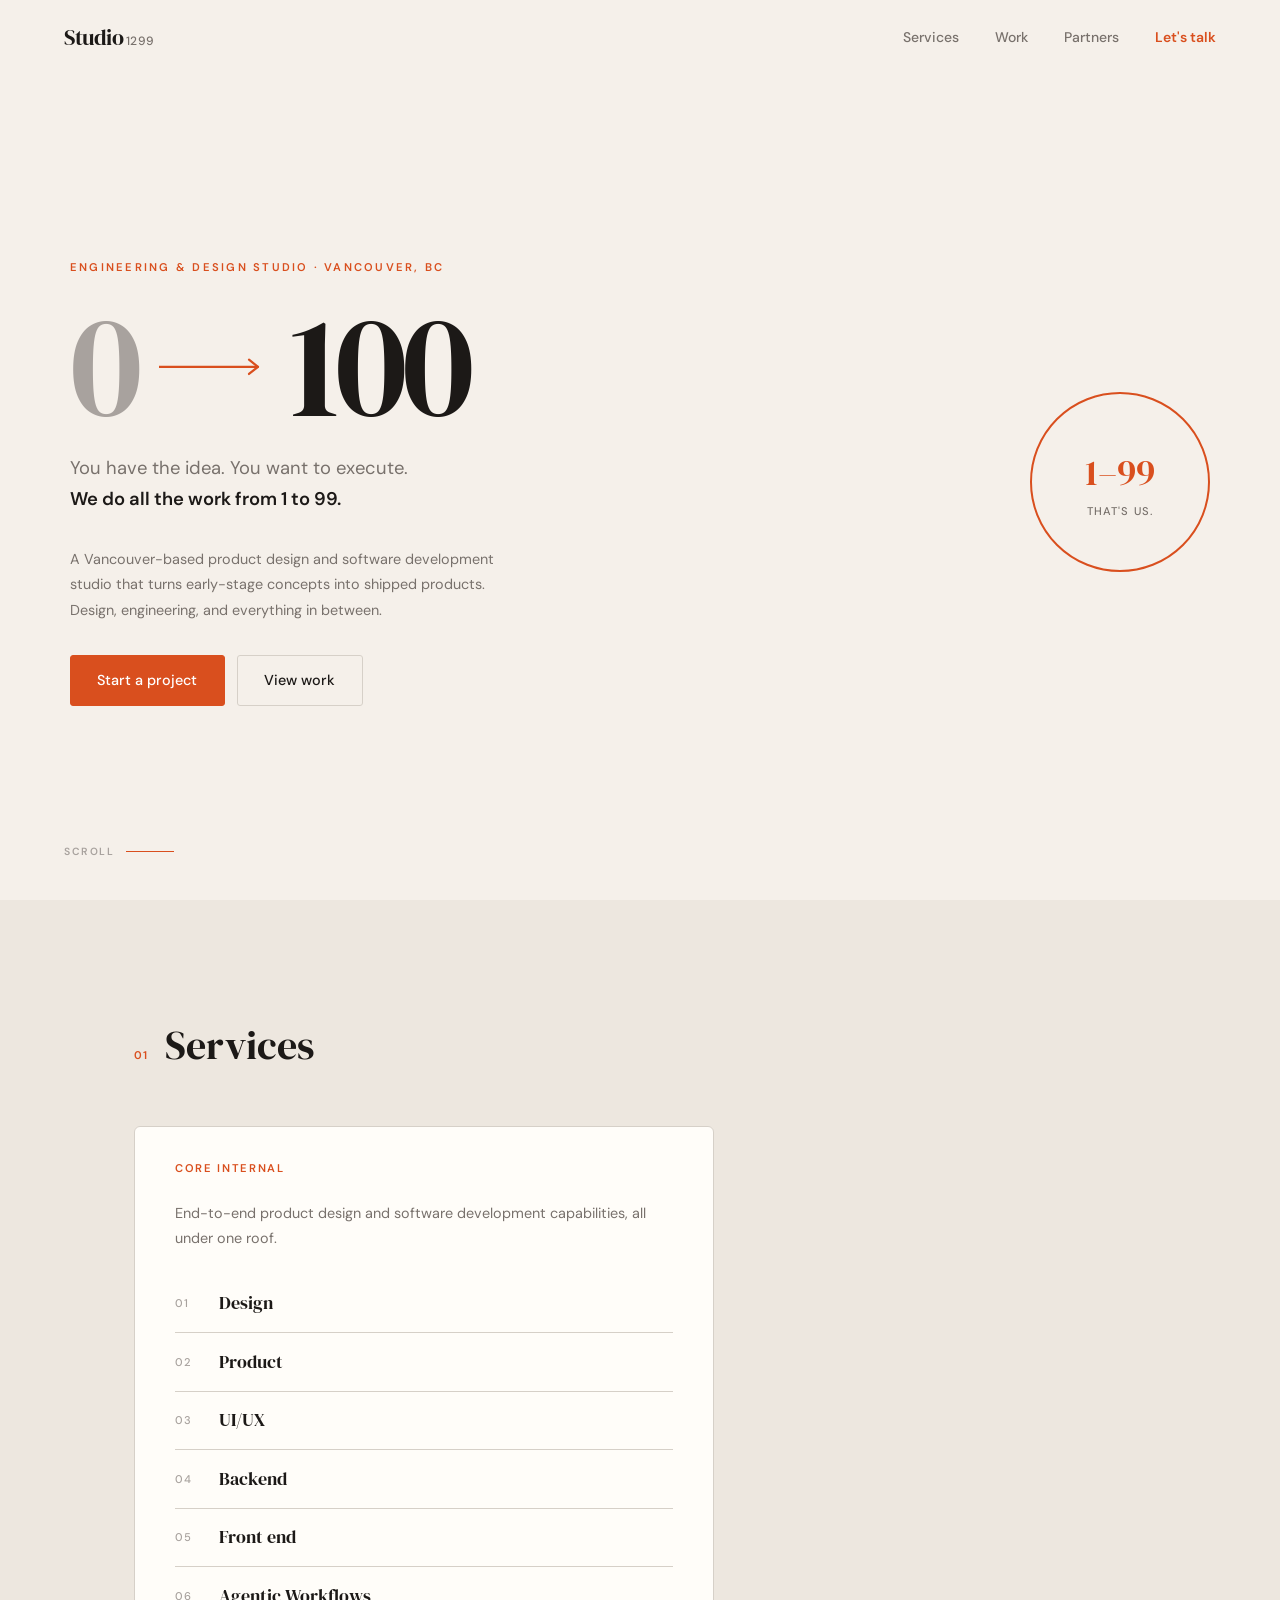
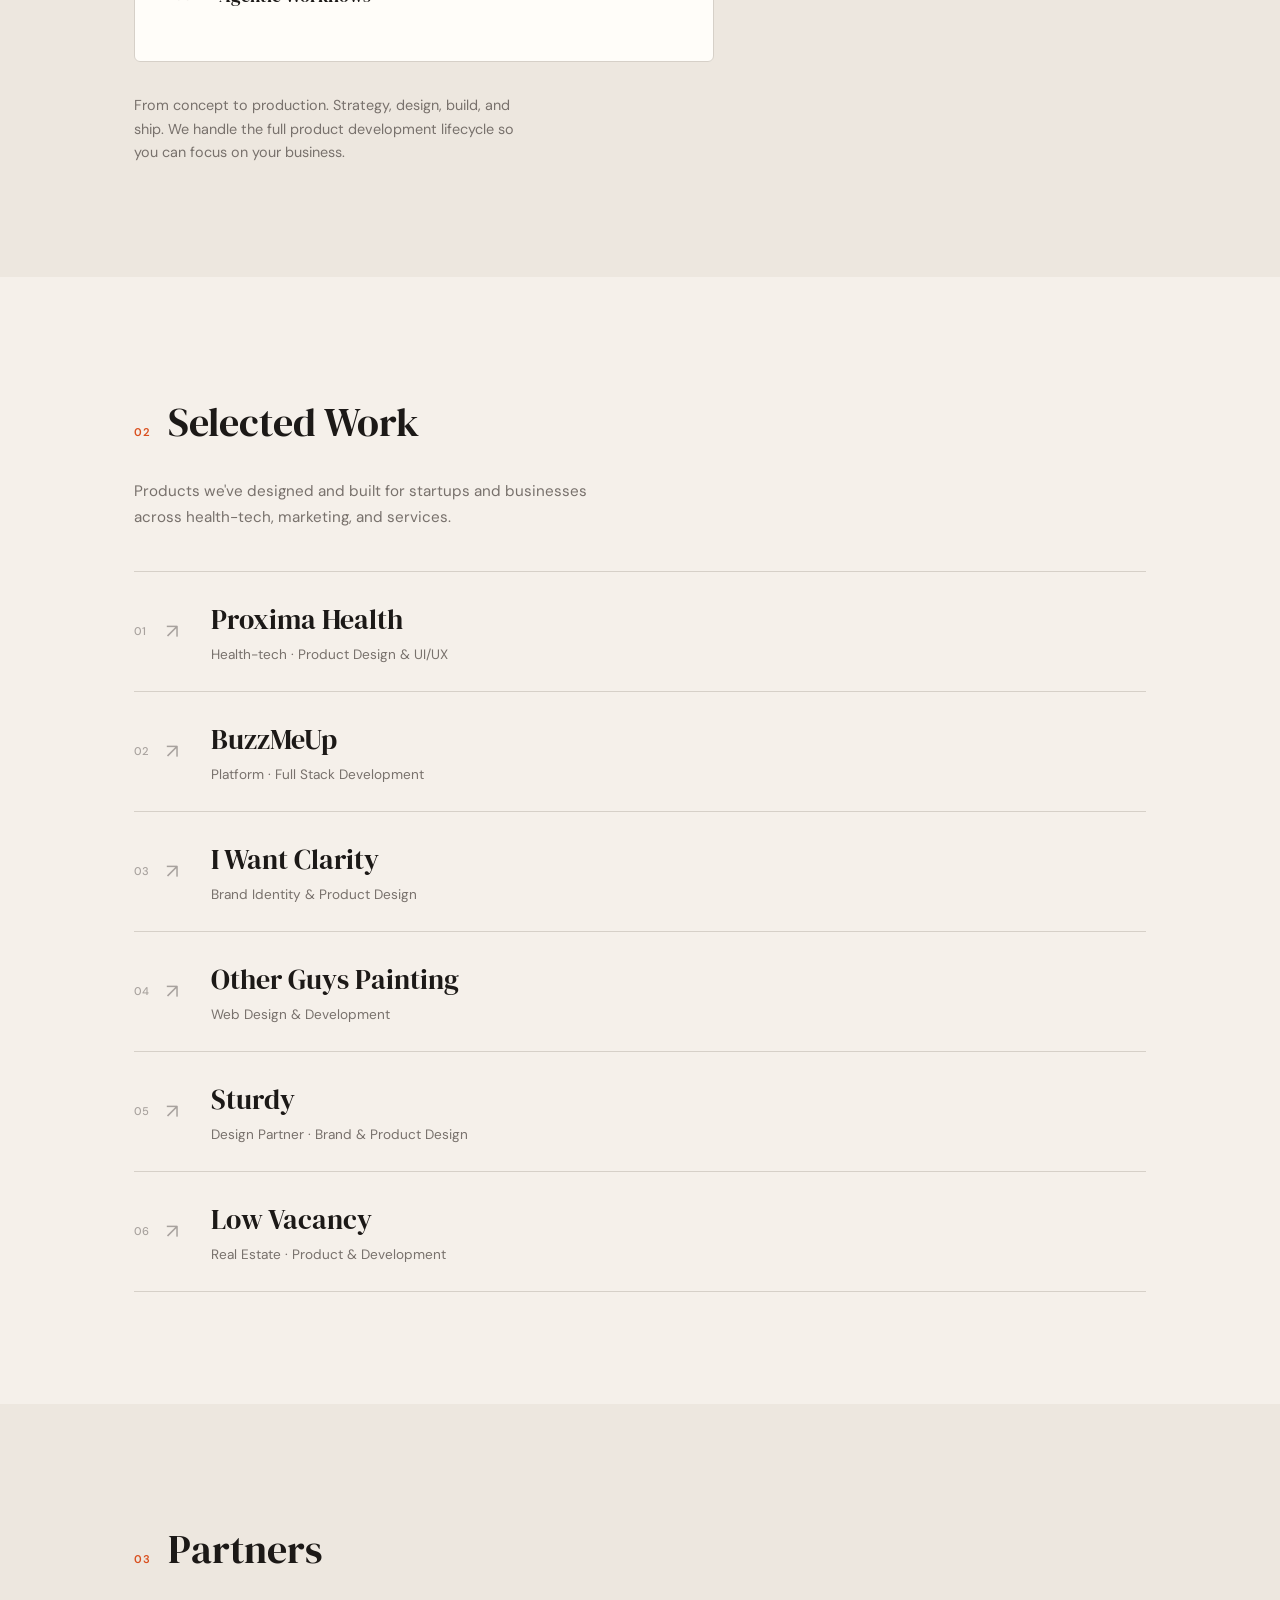
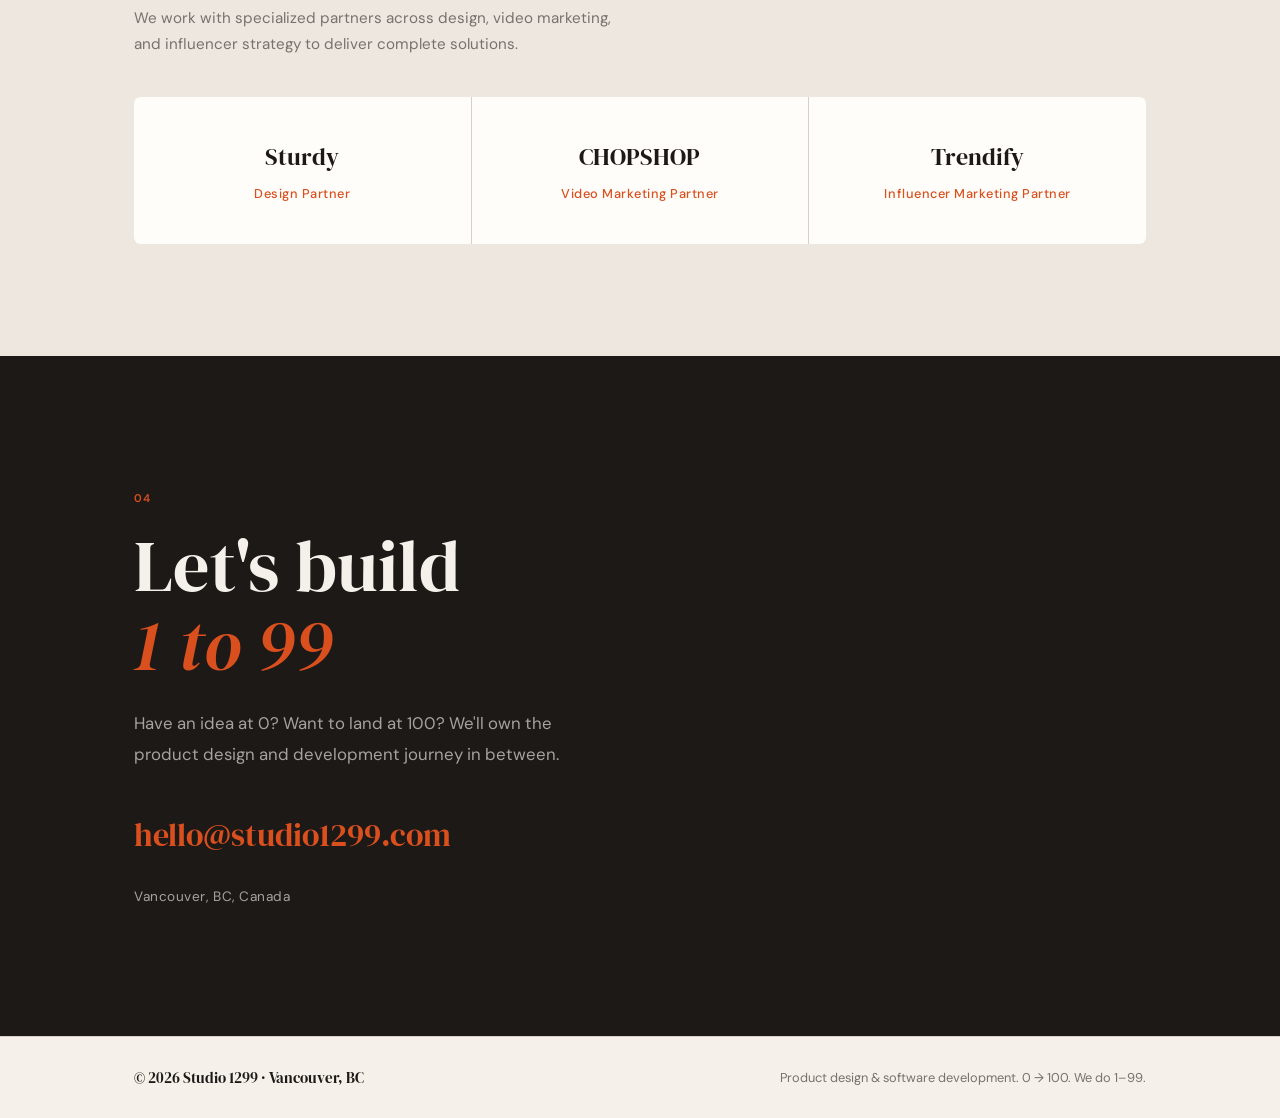
==== index.html @ c37f4d88 "Fix CHOPSHOP capitalization Co-authored-by: Cursor <cursoragent@cursor.com>" ====
<!DOCTYPE html>
<html lang="en">
<head>
  <meta charset="UTF-8" />
  <meta name="viewport" content="width=device-width, initial-scale=1.0" />

  <!-- Primary Meta -->
  <title>Studio 1299 | Product Design, AI Agents & Software Development | Vancouver, BC</title>
  <meta name="description" content="Studio 1299 is a Vancouver, BC engineering and design studio specializing in product design, UI/UX, agentic workflows, and AI agent development. You bring the idea, we build it from 1 to 99." />
  <meta name="keywords" content="product design studio Vancouver, AI agent development Vancouver, agentic workflows Vancouver BC, AI agents specialists, software development Vancouver, UI UX design Vancouver BC, web development British Columbia, frontend development, backend engineering, design partner, digital product studio Vancouver" />
  <meta name="geo.region" content="CA-BC" />
  <meta name="geo.placename" content="Vancouver" />
  <meta name="robots" content="index, follow" />
  <link rel="canonical" href="https://studio1299.com/" />
  <meta name="theme-color" content="#D94F1E" />

  <!-- Open Graph -->
  <meta property="og:type" content="website" />
  <meta property="og:url" content="https://studio1299.com/" />
  <meta property="og:title" content="Studio 1299 | Product Design, AI Agents & Software Development | Vancouver, BC" />
  <meta property="og:description" content="Vancouver's AI agent and product design specialists. You bring the idea, we do all the work from 1 to 99. Product design, agentic workflows, UI/UX, and full stack development." />
  <meta property="og:site_name" content="Studio 1299" />
  <meta property="og:locale" content="en_CA" />

  <!-- Twitter Card -->
  <meta name="twitter:card" content="summary_large_image" />
  <meta name="twitter:title" content="Studio 1299 | Product Design, AI Agents & Software Development | Vancouver, BC" />
  <meta name="twitter:description" content="Vancouver's AI agent and product design specialists. You bring the idea, we do all the work from 1 to 99." />

  <!-- Structured Data -->
  <script type="application/ld+json">
  {
    "@context": "https://schema.org",
    "@type": "ProfessionalService",
    "name": "Studio 1299",
    "url": "https://studio1299.com",
    "description": "Vancouver-based engineering and design studio specializing in product design, UI/UX, agentic workflows, AI agent development, and full stack software development.",
    "email": "hello@studio1299.com",
    "address": {
      "@type": "PostalAddress",
      "addressLocality": "Vancouver",
      "addressRegion": "BC",
      "addressCountry": "CA"
    },
    "geo": {
      "@type": "GeoCoordinates",
      "latitude": 49.2827,
      "longitude": -123.1207
    },
    "areaServed": [
      {
        "@type": "City",
        "name": "Vancouver"
      },
      {
        "@type": "State",
        "name": "British Columbia"
      },
      {
        "@type": "Country",
        "name": "Canada"
      }
    ],
    "sameAs": [],
    "knowsAbout": [
      "Product Design",
      "UI/UX Design",
      "Frontend Development",
      "Backend Development",
      "Software Engineering",
      "Web Development",
      "AI Agent Development",
      "Agentic Workflows",
      "Artificial Intelligence"
    ],
    "hasOfferCatalog": {
      "@type": "OfferCatalog",
      "name": "Core Internal Services",
      "itemListElement": [
        { "@type": "Offer", "itemOffered": { "@type": "Service", "name": "Product Design" } },
        { "@type": "Offer", "itemOffered": { "@type": "Service", "name": "UI/UX Design" } },
        { "@type": "Offer", "itemOffered": { "@type": "Service", "name": "Frontend Development" } },
        { "@type": "Offer", "itemOffered": { "@type": "Service", "name": "Backend Development" } },
        { "@type": "Offer", "itemOffered": { "@type": "Service", "name": "Agentic Workflows & AI Agent Development" } }
      ]
    }
  }
  </script>

  <!-- Fonts -->
  <link rel="preconnect" href="https://fonts.googleapis.com" />
  <link rel="preconnect" href="https://fonts.gstatic.com" crossorigin />
  <link rel="preload" as="style" href="https://fonts.googleapis.com/css2?family=DM+Sans:ital,opsz,wght@0,9..40,300;0,9..40,400;0,9..40,500;0,9..40,600;1,9..40,400&family=DM+Serif+Display:ital@0;1&display=swap" />
  <link href="https://fonts.googleapis.com/css2?family=DM+Sans:ital,opsz,wght@0,9..40,300;0,9..40,400;0,9..40,500;0,9..40,600;1,9..40,400&family=DM+Serif+Display:ital@0;1&display=swap" rel="stylesheet" />
  <link rel="stylesheet" href="styles.css" />
</head>
<body>

  <header class="header" role="banner">
    <a href="/" class="logo" aria-label="Studio 1299, Home">Studio<span>1299</span></a>
    <nav class="nav" id="nav" aria-label="Main navigation">
      <a href="#services">Services</a>
      <a href="#work">Work</a>
      <a href="#partners">Partners</a>
      <a href="#contact" class="nav-cta">Let's talk</a>
    </nav>
    <button class="menu-toggle" id="menu-toggle" aria-label="Toggle menu" aria-expanded="false" aria-controls="nav">
      <svg width="24" height="24" viewBox="0 0 24 24" fill="none" stroke="currentColor" stroke-width="2" aria-hidden="true">
        <line class="bar bar-1" x1="3" y1="6" x2="21" y2="6"/>
        <line class="bar bar-2" x1="3" y1="12" x2="21" y2="12"/>
        <line class="bar bar-3" x1="3" y1="18" x2="21" y2="18"/>
      </svg>
    </button>
  </header>

  <main>

    <!-- HERO -->
    <section class="hero" aria-labelledby="hero-heading">
      <div class="hero-inner">
        <div class="hero-left">
          <p class="hero-eyebrow">Engineering & Design Studio · Vancouver, BC</p>
          <h1 id="hero-heading" class="hero-heading">
            <span class="sr-only">Studio 1299. You bring the idea, we build it. Product design and software development in Vancouver, BC.</span>
            <span class="hero-line hero-line-1" aria-hidden="true">
              <span class="hero-zero">0</span>
              <span class="hero-arrow">
                <svg viewBox="0 0 120 24" fill="none" stroke="currentColor" stroke-width="2.5" stroke-linecap="round" stroke-linejoin="round" aria-hidden="true">
                  <line x1="0" y1="12" x2="110" y2="12"/>
                  <polyline points="100,4 110,12 100,20"/>
                </svg>
              </span>
              <span class="hero-hundred">100</span>
            </span>
          </h1>
          <p class="hero-sub">You have the idea. You want to execute.<br/>
            <strong>We do all the work from 1 to 99.</strong></p>
          <p class="hero-detail">A Vancouver-based product design and software development studio that turns early-stage concepts into shipped products. Design, engineering, and everything in between.</p>
          <div class="hero-actions">
            <a href="#contact" class="btn btn-fill">Start a project</a>
            <a href="#work" class="btn btn-outline">View work</a>
          </div>
        </div>
        <div class="hero-right" aria-hidden="true">
          <div class="hero-badge">
            <span class="badge-num">1–99</span>
            <span class="badge-label">That's us.</span>
          </div>
        </div>
      </div>
      <div class="hero-scroll-hint" aria-hidden="true">
        <span>Scroll</span>
        <div class="scroll-line"></div>
      </div>
    </section>

    <!-- SERVICES -->
    <section id="services" class="section section-services" aria-labelledby="services-heading">
      <div class="container">
        <div class="section-intro">
          <span class="section-num" aria-hidden="true">01</span>
          <h2 id="services-heading" class="section-heading">Services</h2>
        </div>
        <div class="services-content">
          <div class="services-card">
            <h3 class="services-label">Core Internal</h3>
            <p class="services-lead">End-to-end product design and software development capabilities, all under one roof.</p>
            <ul class="services-items" role="list">
              <li class="service-item">
                <span class="service-index" aria-hidden="true">01</span>
                <span class="service-name">Design</span>
              </li>
              <li class="service-item">
                <span class="service-index" aria-hidden="true">02</span>
                <span class="service-name">Product</span>
              </li>
              <li class="service-item">
                <span class="service-index" aria-hidden="true">03</span>
                <span class="service-name">UI/UX</span>
              </li>
              <li class="service-item">
                <span class="service-index" aria-hidden="true">04</span>
                <span class="service-name">Backend</span>
              </li>
              <li class="service-item">
                <span class="service-index" aria-hidden="true">05</span>
                <span class="service-name">Front end</span>
              </li>
              <li class="service-item">
                <span class="service-index" aria-hidden="true">06</span>
                <span class="service-name">Agentic Workflows</span>
              </li>
            </ul>
          </div>
          <p class="services-note">From concept to production. Strategy, design, build, and ship. We handle the full product development lifecycle so you can focus on your business.</p>
        </div>
      </div>
    </section>

    <!-- WORK -->
    <section id="work" class="section section-work" aria-labelledby="work-heading">
      <div class="container">
        <div class="section-intro">
          <span class="section-num" aria-hidden="true">02</span>
          <h2 id="work-heading" class="section-heading">Selected Work</h2>
        </div>
        <p class="section-sub">Products we've designed and built for startups and businesses across health-tech, marketing, and services.</p>
        <ul class="work-list" role="list">
          <li class="work-item">
            <a href="https://proxima.health" target="_blank" rel="noopener noreferrer">
              <div class="work-top">
                <span class="work-count" aria-hidden="true">01</span>
                <span class="work-arrow" aria-hidden="true">↗</span>
              </div>
              <h3 class="work-title">Proxima Health</h3>
              <p class="work-desc">Health-tech · Product Design & UI/UX</p>
              <span class="work-url">proxima.health</span>
            </a>
          </li>
          <li class="work-item">
            <a href="https://buzzmeup.com" target="_blank" rel="noopener noreferrer">
              <div class="work-top">
                <span class="work-count" aria-hidden="true">02</span>
                <span class="work-arrow" aria-hidden="true">↗</span>
              </div>
              <h3 class="work-title">BuzzMeUp</h3>
              <p class="work-desc">Platform · Full Stack Development</p>
              <span class="work-url">buzzmeup.com</span>
            </a>
          </li>
          <li class="work-item">
            <a href="https://iwantclarity.co" target="_blank" rel="noopener noreferrer">
              <div class="work-top">
                <span class="work-count" aria-hidden="true">03</span>
                <span class="work-arrow" aria-hidden="true">↗</span>
              </div>
              <h3 class="work-title">I Want Clarity</h3>
              <p class="work-desc">Brand Identity & Product Design</p>
              <span class="work-url">iwantclarity.co</span>
            </a>
          </li>
          <li class="work-item">
            <a href="https://otherguyspainting.com" target="_blank" rel="noopener noreferrer">
              <div class="work-top">
                <span class="work-count" aria-hidden="true">04</span>
                <span class="work-arrow" aria-hidden="true">↗</span>
              </div>
              <h3 class="work-title">Other Guys Painting</h3>
              <p class="work-desc">Web Design & Development</p>
              <span class="work-url">otherguyspainting.com</span>
            </a>
          </li>
          <li class="work-item">
            <a href="https://sturdy.co" target="_blank" rel="noopener noreferrer">
              <div class="work-top">
                <span class="work-count" aria-hidden="true">05</span>
                <span class="work-arrow" aria-hidden="true">↗</span>
              </div>
              <h3 class="work-title">Sturdy</h3>
              <p class="work-desc">Design Partner · Brand & Product Design</p>
              <span class="work-url">sturdy.co</span>
            </a>
          </li>
          <li class="work-item">
            <a href="https://lowvacancy.ca" target="_blank" rel="noopener noreferrer">
              <div class="work-top">
                <span class="work-count" aria-hidden="true">06</span>
                <span class="work-arrow" aria-hidden="true">↗</span>
              </div>
              <h3 class="work-title">Low Vacancy</h3>
              <p class="work-desc">Real Estate · Product & Development</p>
              <span class="work-url">lowvacancy.ca</span>
            </a>
          </li>
        </ul>
      </div>
    </section>

    <!-- PARTNERS -->
    <section id="partners" class="section section-partners" aria-labelledby="partners-heading">
      <div class="container">
        <div class="section-intro">
          <span class="section-num" aria-hidden="true">03</span>
          <h2 id="partners-heading" class="section-heading">Partners</h2>
        </div>
        <p class="section-sub">We work with specialized partners across design, video marketing, and influencer strategy to deliver complete solutions.</p>
        <div class="partners-grid">
          <article class="partner-card">
            <h3 class="partner-name">Sturdy</h3>
            <p class="partner-role">Design Partner</p>
          </article>
          <article class="partner-card">
            <h3 class="partner-name">CHOPSHOP</h3>
            <p class="partner-role">Video Marketing Partner</p>
          </article>
          <article class="partner-card">
            <h3 class="partner-name">Trendify</h3>
            <p class="partner-role">Influencer Marketing Partner</p>
          </article>
        </div>
      </div>
    </section>

    <!-- CONTACT -->
    <section id="contact" class="section section-contact" aria-labelledby="contact-heading">
      <div class="container">
        <span class="section-num section-num-light" aria-hidden="true">04</span>
        <h2 id="contact-heading" class="contact-heading">Let's build<br/><em>1 to 99</em></h2>
        <p class="contact-sub">Have an idea at 0? Want to land at 100? We'll own the product design and development journey in between.</p>
        <a href="mailto:hello@studio1299.com" class="contact-email">hello@studio1299.com</a>
        <p class="contact-location">Vancouver, BC, Canada</p>
      </div>
    </section>

  </main>

  <footer class="footer" role="contentinfo">
    <div class="container">
      <span class="footer-mark">© 2026 Studio 1299 · Vancouver, BC</span>
      <span class="footer-line">Product design & software development. 0 → 100. We do 1–99.</span>
    </div>
  </footer>

  <script src="main.js"></script>
</body>
</html>
---- styles.css ----
/* ========================================
   Studio 1299 — v2 · Warm editorial
   ======================================== */

:root {
  --bg:          #F5F0EA;
  --bg-alt:      #EDE7DF;
  --surface:     #FFFDF9;
  --ink:         #1C1917;
  --ink-soft:    #78716C;
  --ink-faint:   #A8A29E;
  --accent:      #D94F1E;
  --accent-hover:#C4431A;
  --accent-dim:  rgba(217, 79, 30, 0.10);
  --green:       #2D5A42;
  --border:      #D6D0C8;

  --serif:       "DM Serif Display", Georgia, serif;
  --sans:        "DM Sans", system-ui, -apple-system, sans-serif;

  --container:   min(90vw, 1140px);
  --ease:        cubic-bezier(0.16, 1, 0.3, 1);
}

*, *::before, *::after { box-sizing: border-box; }

/* Screen-reader only text (SEO + a11y) */
.sr-only {
  position: absolute;
  width: 1px;
  height: 1px;
  padding: 0;
  margin: -1px;
  overflow: hidden;
  clip: rect(0, 0, 0, 0);
  white-space: nowrap;
  border: 0;
}

html {
  scroll-behavior: smooth;
  scroll-padding-top: 5rem;
}

body {
  margin: 0;
  font-family: var(--sans);
  font-size: 1rem;
  font-weight: 400;
  line-height: 1.65;
  color: var(--ink);
  background: var(--bg);
  -webkit-font-smoothing: antialiased;
  overflow-x: hidden;
}

::selection {
  background: var(--accent);
  color: #fff;
}

/* ─── HEADER ─── */
.header {
  position: fixed;
  inset: 0 0 auto;
  z-index: 100;
  display: flex;
  align-items: center;
  justify-content: space-between;
  padding: 1.25rem 5vw;
  transition: background 0.35s, backdrop-filter 0.35s;
}

.header.scrolled {
  background: rgba(245, 240, 234, 0.8);
  backdrop-filter: blur(14px);
  border-bottom: 1px solid var(--border);
}

.logo {
  font-family: var(--serif);
  font-size: 1.35rem;
  color: var(--ink);
  text-decoration: none;
  letter-spacing: -0.02em;
}

.logo span {
  font-family: var(--sans);
  font-size: 0.75rem;
  font-weight: 500;
  color: var(--ink-soft);
  margin-left: 0.2em;
  letter-spacing: 0.04em;
}

.nav {
  display: flex;
  align-items: center;
  gap: 2.25rem;
}

.nav a {
  font-size: 0.875rem;
  font-weight: 500;
  color: var(--ink-soft);
  text-decoration: none;
  transition: color 0.2s;
}

.nav a:hover { color: var(--ink); }

.nav-cta {
  color: var(--accent) !important;
  font-weight: 600 !important;
}

.menu-toggle {
  display: none;
  background: none;
  border: none;
  color: var(--ink);
  cursor: pointer;
  padding: 4px;
}

/* ─── LAYOUT ─── */
.container {
  max-width: var(--container);
  margin: 0 auto;
  padding: 0 5vw;
}

.section {
  padding: 7rem 0;
}

.section-intro {
  display: flex;
  align-items: baseline;
  gap: 1rem;
  margin-bottom: 3rem;
}

.section-num {
  font-family: var(--sans);
  font-size: 0.7rem;
  font-weight: 600;
  letter-spacing: 0.12em;
  color: var(--accent);
}

.section-heading {
  font-family: var(--serif);
  font-size: clamp(1.75rem, 4vw, 2.5rem);
  font-weight: 400;
  margin: 0;
  color: var(--ink);
}

/* ─── HERO ─── */
.hero {
  min-height: 100vh;
  display: flex;
  flex-direction: column;
  justify-content: center;
  padding: 7rem 5vw 3rem;
  position: relative;
}

.hero-inner {
  max-width: var(--container);
  margin: 0 auto;
  width: 100%;
  display: flex;
  align-items: center;
  justify-content: space-between;
  gap: 4rem;
}

.hero-left { flex: 1; }

.hero-eyebrow {
  font-size: 0.7rem;
  font-weight: 600;
  letter-spacing: 0.2em;
  text-transform: uppercase;
  color: var(--accent);
  margin: 0 0 1.5rem;
  opacity: 0;
  animation: rise 0.7s var(--ease) 0.15s forwards;
}

.hero-heading {
  font-family: var(--serif);
  font-weight: 400;
  font-size: clamp(4rem, 13vw, 9rem);
  line-height: 0.92;
  letter-spacing: -0.03em;
  margin: 0 0 1.25rem;
  color: var(--ink);
}

.hero-line {
  display: flex;
  align-items: center;
  gap: 0.15em;
}

.hero-zero {
  opacity: 0;
  animation: rise 0.8s var(--ease) 0.3s forwards;
  color: var(--ink-faint);
}

.hero-arrow {
  display: inline-flex;
  width: 0.75em;
  opacity: 0;
  animation: rise 0.6s var(--ease) 0.45s forwards;
  color: var(--accent);
}

.hero-arrow svg {
  width: 100%;
  height: auto;
}

.hero-hundred {
  opacity: 0;
  animation: rise 0.8s var(--ease) 0.55s forwards;
}

.hero-sub {
  font-size: clamp(1rem, 2.2vw, 1.15rem);
  color: var(--ink-soft);
  line-height: 1.7;
  max-width: 34ch;
  margin: 0 0 2rem;
  opacity: 0;
  animation: rise 0.7s var(--ease) 0.7s forwards;
}

.hero-sub strong {
  color: var(--ink);
  font-weight: 600;
}

.hero-detail {
  font-size: 0.9rem;
  color: var(--ink-soft);
  line-height: 1.75;
  max-width: 44ch;
  margin: 0 0 2rem;
  opacity: 0;
  animation: rise 0.7s var(--ease) 0.78s forwards;
}

.hero-actions {
  display: flex;
  gap: 0.75rem;
  flex-wrap: wrap;
  opacity: 0;
  animation: rise 0.7s var(--ease) 0.85s forwards;
}

/* Hero badge */
.hero-right {
  flex-shrink: 0;
  opacity: 0;
  animation: rise 0.9s var(--ease) 0.6s forwards;
}

.hero-badge {
  width: 180px;
  height: 180px;
  border-radius: 50%;
  border: 2px solid var(--accent);
  display: flex;
  flex-direction: column;
  align-items: center;
  justify-content: center;
  text-align: center;
  animation: spin 30s linear infinite;
  position: relative;
}

.badge-num {
  font-family: var(--serif);
  font-size: 2.25rem;
  color: var(--accent);
  animation: counter-spin 30s linear infinite;
}

.badge-label {
  font-size: 0.7rem;
  font-weight: 500;
  letter-spacing: 0.1em;
  text-transform: uppercase;
  color: var(--ink-soft);
  animation: counter-spin 30s linear infinite;
}

@keyframes spin { to { transform: rotate(360deg); } }
@keyframes counter-spin { to { transform: rotate(-360deg); } }

/* Scroll hint */
.hero-scroll-hint {
  position: absolute;
  bottom: 2.5rem;
  left: 5vw;
  display: flex;
  align-items: center;
  gap: 0.75rem;
  opacity: 0;
  animation: rise 0.6s var(--ease) 1.2s forwards;
}

.hero-scroll-hint span {
  font-size: 0.65rem;
  font-weight: 600;
  letter-spacing: 0.15em;
  text-transform: uppercase;
  color: var(--ink-faint);
}

.scroll-line {
  width: 48px;
  height: 1px;
  background: var(--border);
  position: relative;
  overflow: hidden;
}

.scroll-line::after {
  content: "";
  position: absolute;
  inset: 0;
  background: var(--accent);
  animation: scroll-pulse 2s ease-in-out infinite;
}

@keyframes scroll-pulse {
  0%   { transform: translateX(-100%); }
  50%  { transform: translateX(0); }
  100% { transform: translateX(100%); }
}

@keyframes rise {
  from { opacity: 0; transform: translateY(20px); }
  to   { opacity: 1; transform: translateY(0); }
}

/* ─── BUTTONS ─── */
.btn {
  display: inline-flex;
  align-items: center;
  justify-content: center;
  padding: 0.8rem 1.65rem;
  font-family: var(--sans);
  font-size: 0.9rem;
  font-weight: 500;
  text-decoration: none;
  border-radius: 3px;
  transition: all 0.2s;
  cursor: pointer;
}

.btn-fill {
  background: var(--accent);
  color: #fff;
  border: 1px solid var(--accent);
}

.btn-fill:hover {
  background: var(--accent-hover);
  border-color: var(--accent-hover);
  transform: translateY(-1px);
  box-shadow: 0 6px 24px var(--accent-dim);
}

.btn-outline {
  background: transparent;
  color: var(--ink);
  border: 1px solid var(--border);
}

.btn-outline:hover {
  border-color: var(--ink-soft);
}

/* ─── SERVICES ─── */
.section-services {
  background: var(--bg-alt);
}

.services-content {
  display: flex;
  flex-direction: column;
  gap: 2rem;
}

.services-card {
  background: var(--surface);
  border: 1px solid var(--border);
  border-radius: 6px;
  padding: 2rem 2.5rem 2.25rem;
  max-width: 580px;
}

.services-lead {
  font-size: 0.9rem;
  color: var(--ink-soft);
  line-height: 1.7;
  margin: 0 0 1.5rem;
}

.services-label {
  font-family: var(--sans);
  font-size: 0.7rem;
  font-weight: 600;
  letter-spacing: 0.15em;
  text-transform: uppercase;
  color: var(--accent);
  margin: 0 0 1.5rem;
}

.services-items {
  display: flex;
  flex-direction: column;
  list-style: none;
  margin: 0;
  padding: 0;
}

.service-item {
  display: flex;
  align-items: center;
  gap: 1.25rem;
  padding: 0.85rem 0;
  border-bottom: 1px solid var(--border);
}

.service-item:last-child { border-bottom: none; }

.service-index {
  font-size: 0.7rem;
  font-weight: 500;
  color: var(--ink-faint);
  letter-spacing: 0.05em;
  min-width: 1.5rem;
}

.service-name {
  font-family: var(--serif);
  font-size: 1.15rem;
  color: var(--ink);
}

.services-note {
  font-size: 0.9rem;
  color: var(--ink-soft);
  margin: 0;
  max-width: 40ch;
}

.section-sub {
  font-size: 0.95rem;
  color: var(--ink-soft);
  line-height: 1.7;
  max-width: 50ch;
  margin: -1.5rem 0 2.5rem;
}

/* ─── WORK ─── */
.work-list {
  list-style: none;
  margin: 0;
  padding: 0;
}

.work-item {
  border-top: 1px solid var(--border);
}

.work-item:last-child {
  border-bottom: 1px solid var(--border);
}

.work-item a {
  display: grid;
  grid-template-columns: auto 1fr auto;
  grid-template-rows: auto auto;
  column-gap: 2rem;
  row-gap: 0.15rem;
  align-items: center;
  padding: 1.5rem 0;
  text-decoration: none;
  color: inherit;
  transition: padding-left 0.3s var(--ease);
}

.work-item a:hover {
  padding-left: 1rem;
}

.work-item a:hover .work-arrow {
  color: var(--accent);
  transform: translate(3px, -3px);
}

.work-item a:hover .work-title {
  color: var(--accent);
}

.work-top {
  grid-column: 1;
  grid-row: 1 / 3;
  display: flex;
  align-items: center;
}

.work-count {
  font-size: 0.7rem;
  font-weight: 500;
  color: var(--ink-faint);
  min-width: 2rem;
}

.work-title {
  grid-column: 2;
  grid-row: 1;
  font-family: var(--serif);
  font-size: clamp(1.25rem, 3vw, 1.75rem);
  font-weight: 400;
  margin: 0;
  transition: color 0.2s;
}

.work-desc {
  grid-column: 2;
  grid-row: 2;
  font-size: 0.85rem;
  color: var(--ink-soft);
  margin: 0;
}

.work-arrow {
  grid-column: 3;
  grid-row: 1 / 3;
  font-size: 1.25rem;
  color: var(--ink-faint);
  transition: color 0.2s, transform 0.2s;
}

.work-url {
  display: none;
}

/* ─── PARTNERS ─── */
.section-partners {
  background: var(--bg-alt);
}

.partners-grid {
  display: grid;
  grid-template-columns: repeat(3, 1fr);
  gap: 1px;
  background: var(--border);
  border-radius: 6px;
  overflow: hidden;
}

.partner-card {
  background: var(--surface);
  padding: 2.5rem 2rem;
  text-align: center;
}

.partner-name {
  font-family: var(--serif);
  font-size: 1.5rem;
  font-weight: 400;
  margin: 0 0 0.35rem;
  color: var(--ink);
}

.partner-role {
  font-size: 0.8rem;
  font-weight: 500;
  color: var(--accent);
  margin: 0;
  letter-spacing: 0.04em;
}

/* ─── CONTACT ─── */
.section-contact {
  background: var(--ink);
  color: var(--bg);
  padding: 8rem 0;
}

.section-num-light {
  color: var(--accent);
}

.contact-heading {
  font-family: var(--serif);
  font-size: clamp(2.5rem, 7vw, 4.5rem);
  font-weight: 400;
  margin: 1rem 0 1.5rem;
  line-height: 1.1;
  color: var(--bg);
}

.contact-heading em {
  color: var(--accent);
  font-style: italic;
}

.contact-sub {
  font-size: 1.05rem;
  color: var(--ink-faint);
  line-height: 1.8;
  margin: 0 0 2.5rem;
  max-width: 36ch;
}

.contact-email {
  font-family: var(--serif);
  font-size: clamp(1.25rem, 3.5vw, 2rem);
  color: var(--accent);
  text-decoration: none;
  border-bottom: 2px solid transparent;
  transition: border-color 0.2s;
}

.contact-email:hover {
  border-color: var(--accent);
}

.contact-location {
  font-size: 0.85rem;
  color: var(--ink-faint);
  margin: 1.5rem 0 0;
  letter-spacing: 0.04em;
}

/* ─── FOOTER ─── */
.footer {
  padding: 1.75rem 5vw;
  border-top: 1px solid var(--border);
}

.footer .container {
  display: flex;
  align-items: center;
  justify-content: space-between;
  flex-wrap: wrap;
  gap: 1rem;
}

.footer-mark {
  font-family: var(--serif);
  font-size: 0.95rem;
  color: var(--ink);
}

.footer-line {
  font-size: 0.8rem;
  color: var(--ink-soft);
}

/* ─── SCROLL REVEAL ─── */
.reveal {
  opacity: 0;
  transform: translateY(22px);
  transition: opacity 0.65s var(--ease), transform 0.65s var(--ease);
}

.reveal.visible {
  opacity: 1;
  transform: translateY(0);
}

.reveal-delay-1 { transition-delay: 0.08s; }
.reveal-delay-2 { transition-delay: 0.16s; }
.reveal-delay-3 { transition-delay: 0.24s; }

/* ─── RESPONSIVE ─── */
@media (max-width: 768px) {
  .nav {
    position: fixed;
    inset: 0 0 0 25vw;
    background: var(--surface);
    border-left: 1px solid var(--border);
    flex-direction: column;
    align-items: flex-start;
    justify-content: center;
    padding: 3rem 2rem;
    gap: 1.75rem;
    transform: translateX(100%);
    transition: transform 0.35s var(--ease);
    z-index: 99;
  }

  .nav.open { transform: translateX(0); }

  .nav a { font-size: 1.1rem; }

  .menu-toggle {
    display: block;
    z-index: 101;
  }

  body.nav-open { overflow: hidden; }

  .hero-inner {
    flex-direction: column;
    gap: 2.5rem;
  }

  .hero-right { display: none; }

  .hero-heading {
    font-size: clamp(3.5rem, 16vw, 6rem);
  }

  .partners-grid {
    grid-template-columns: 1fr;
  }

  .work-item a {
    grid-template-columns: auto 1fr auto;
    column-gap: 1rem;
  }
}

@media (max-width: 480px) {
  .hero-heading {
    font-size: clamp(2.75rem, 18vw, 4.5rem);
  }

  .hero-line {
    gap: 0.1em;
  }

  .services-card {
    padding: 1.5rem;
  }
}
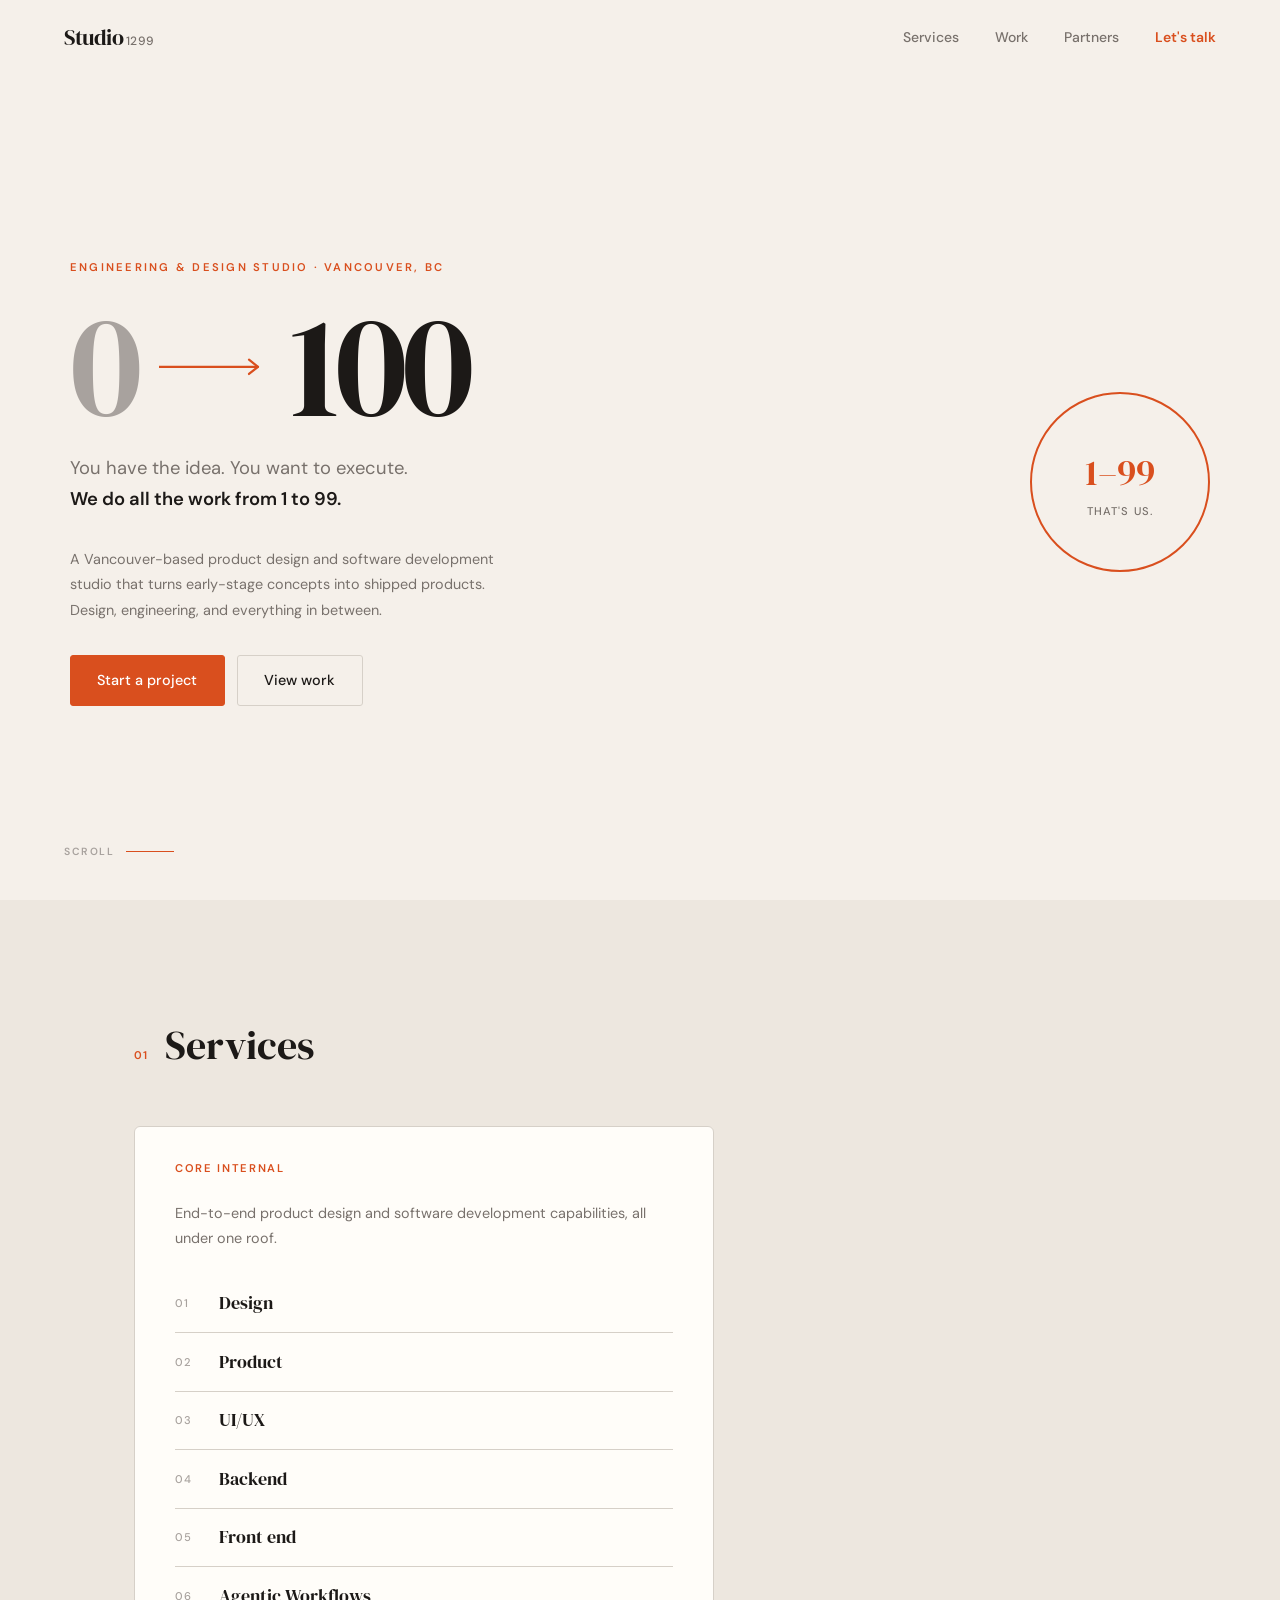
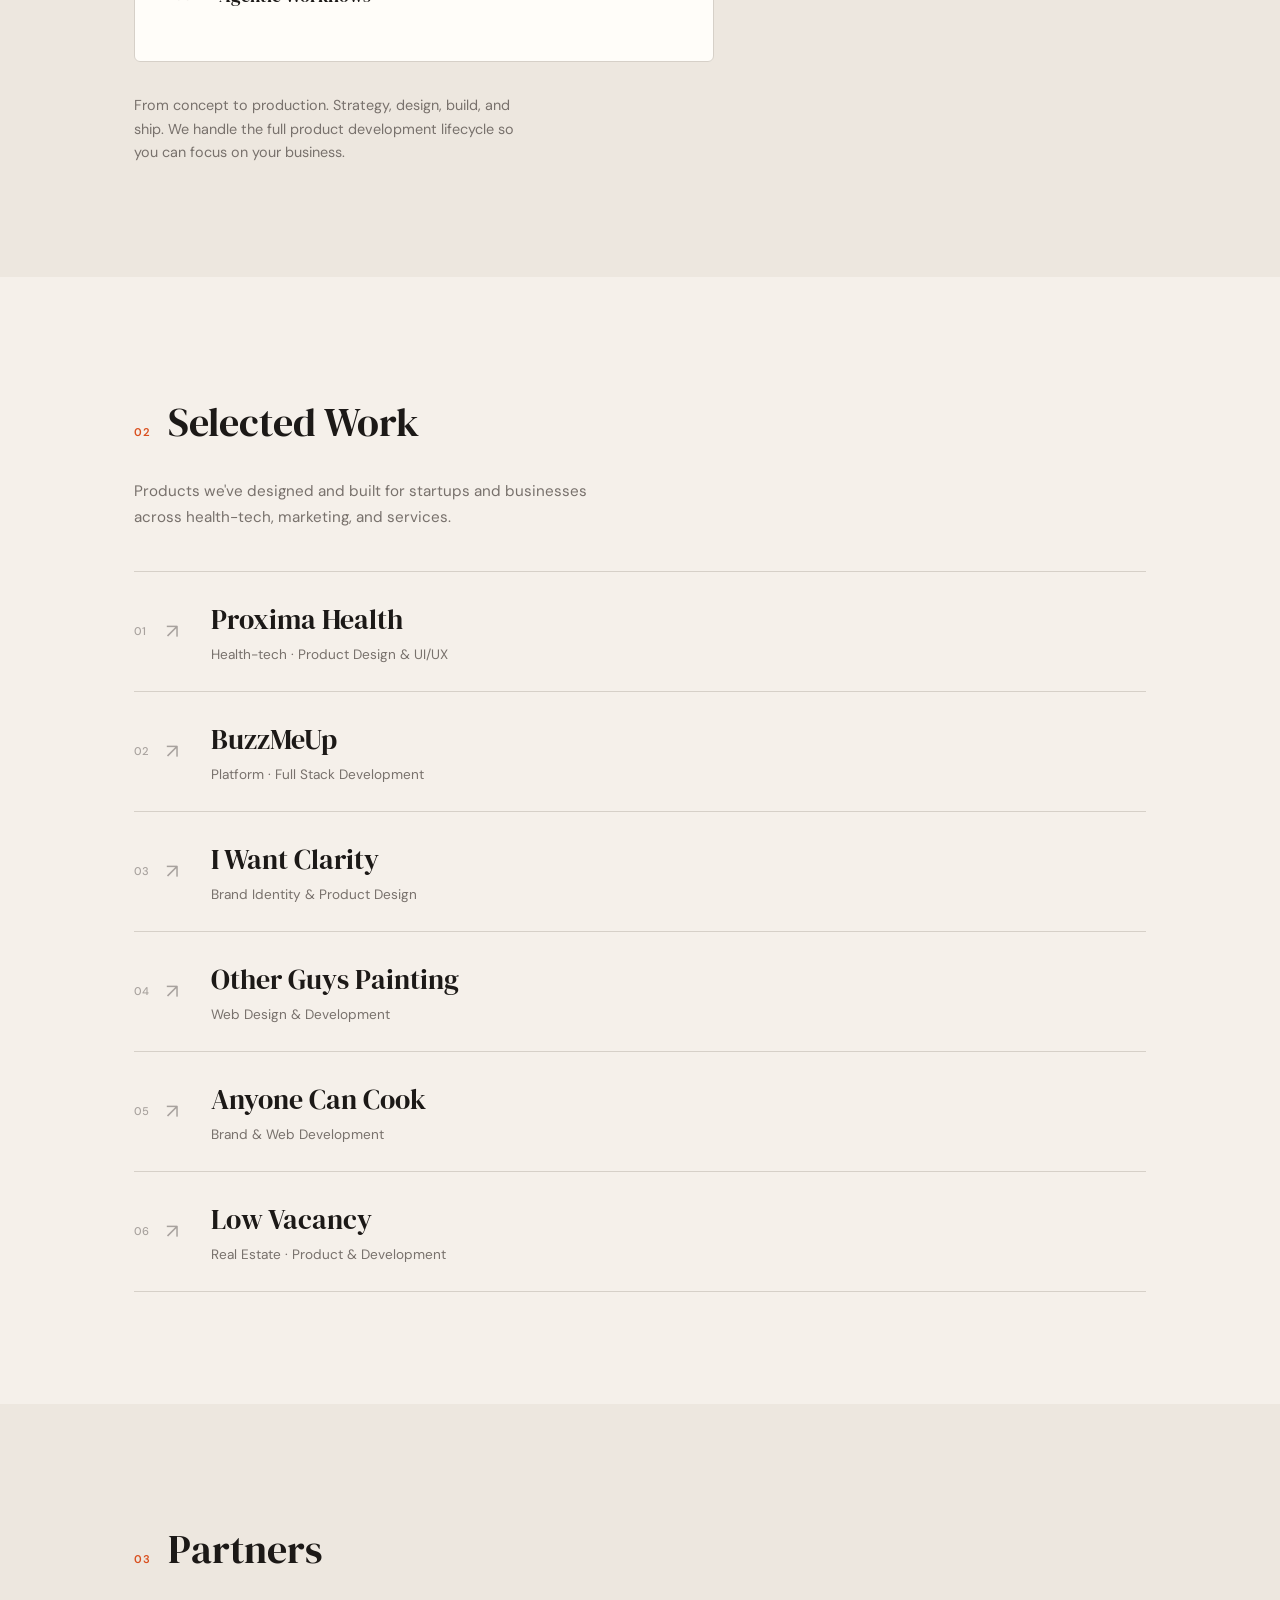
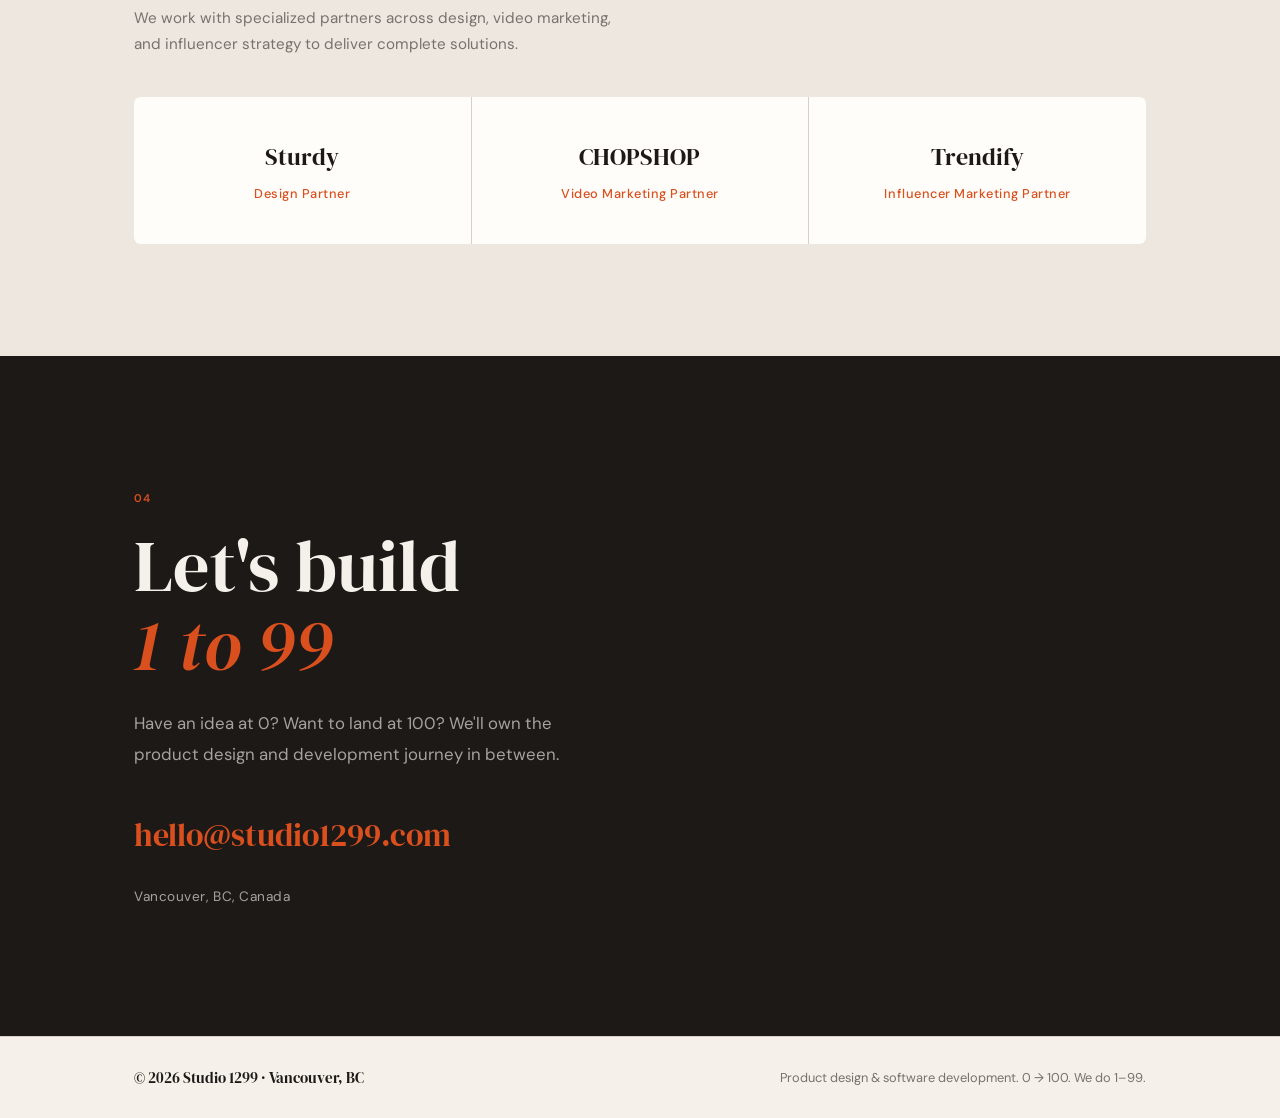
==== commit 7d265473: "Replace Sturdy with Anyone Can Cook in selected work Co-authored-by: Cursor <cursoragent@cursor.com>" ====
--- a/index.html
+++ b/index.html
@@ -251,14 +251,14 @@
             </a>
           </li>
           <li class="work-item">
-            <a href="https://sturdy.co" target="_blank" rel="noopener noreferrer">
+            <a href="https://anyonecancook.ca" target="_blank" rel="noopener noreferrer">
               <div class="work-top">
                 <span class="work-count" aria-hidden="true">05</span>
                 <span class="work-arrow" aria-hidden="true">↗</span>
               </div>
-              <h3 class="work-title">Sturdy</h3>
-              <p class="work-desc">Design Partner · Brand & Product Design</p>
-              <span class="work-url">sturdy.co</span>
+              <h3 class="work-title">Anyone Can Cook</h3>
+              <p class="work-desc">Brand & Web Development</p>
+              <span class="work-url">anyonecancook.ca</span>
             </a>
           </li>
           <li class="work-item">
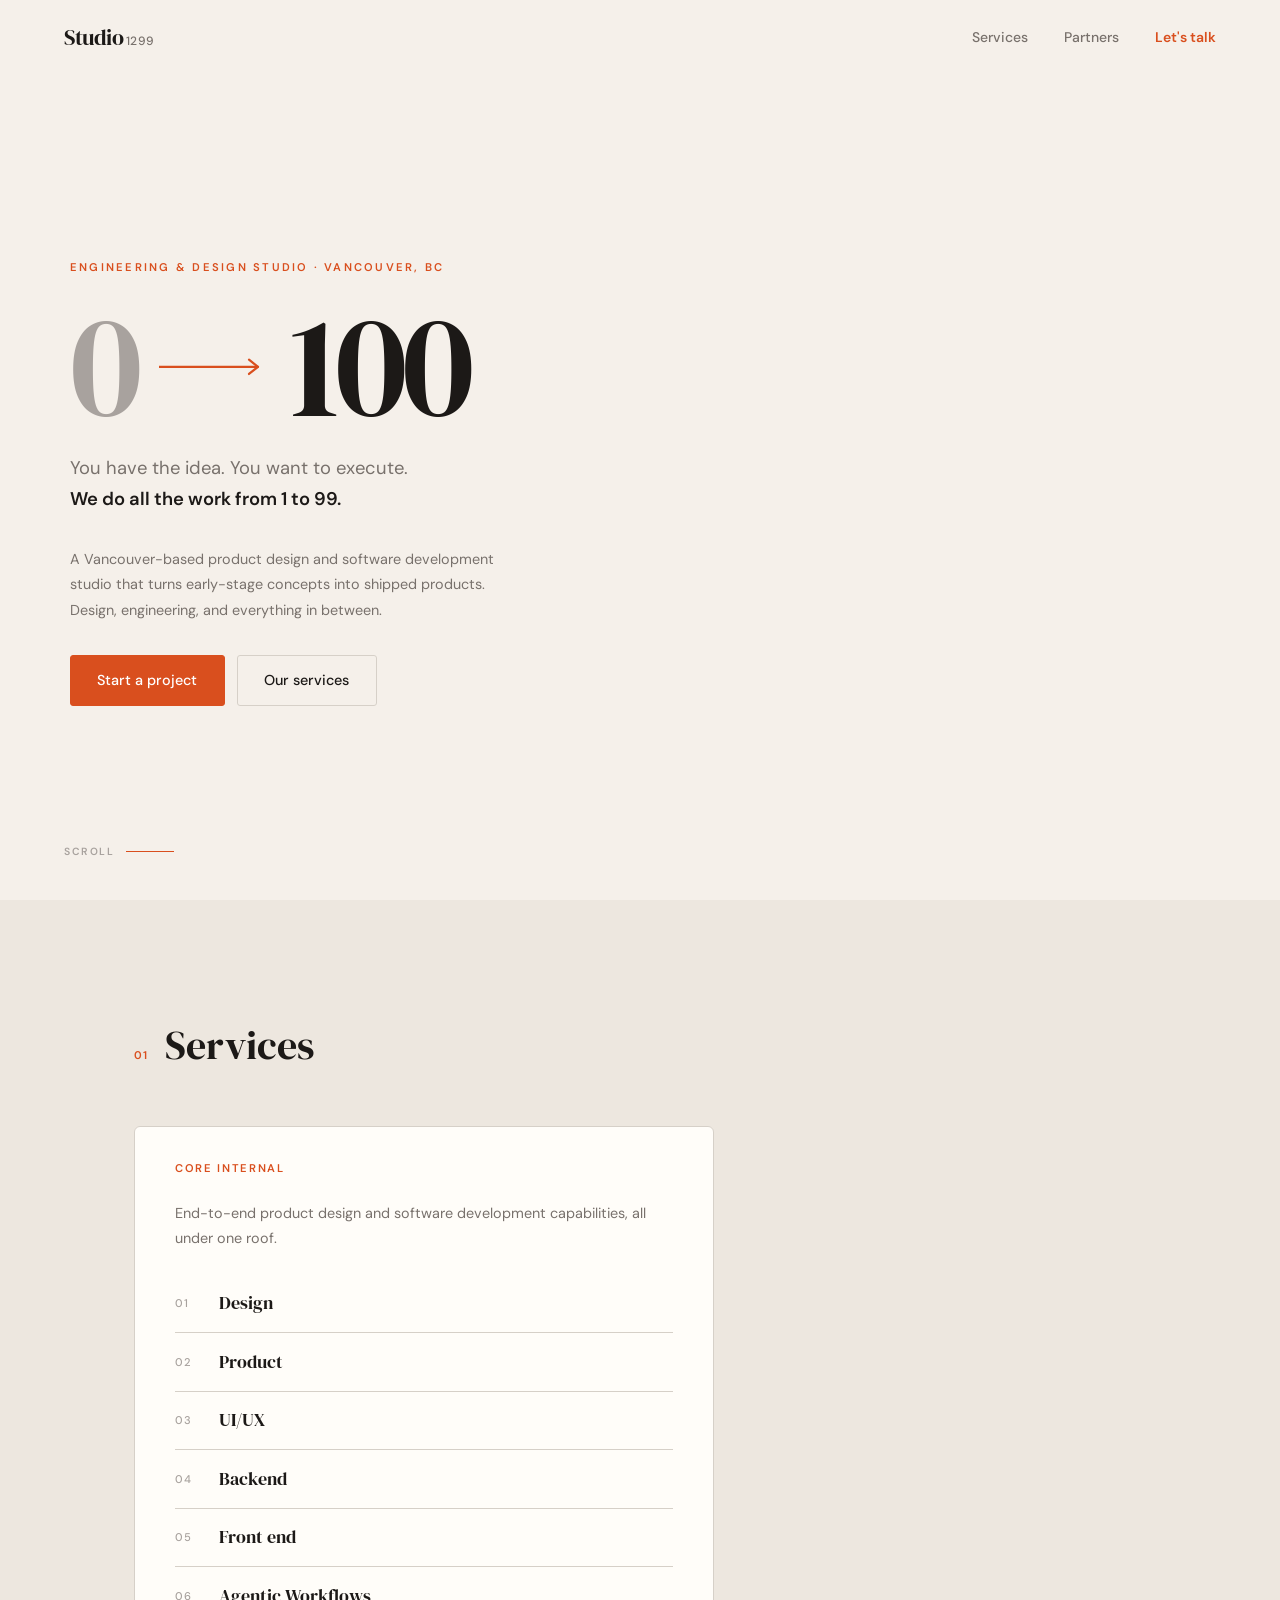
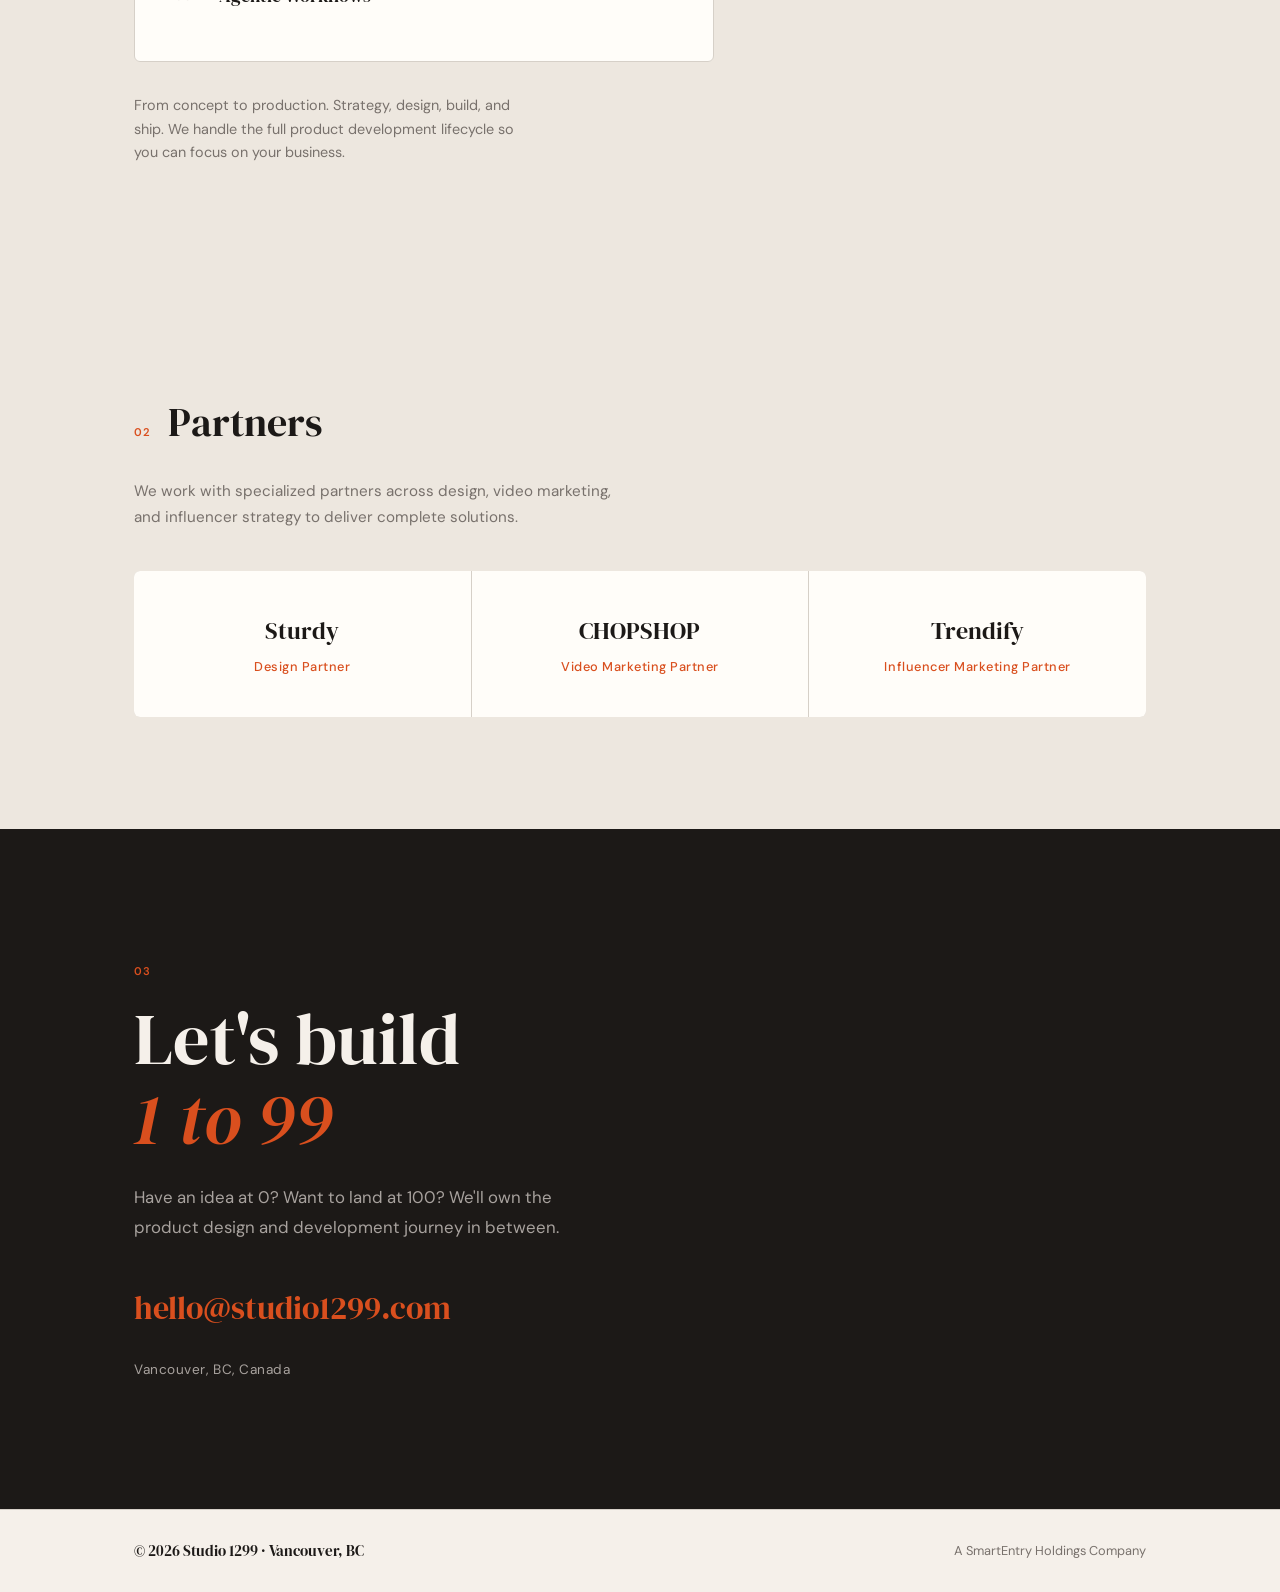
==== commit e2568d25: "Remove floating badge, hide portfolio section, add SmartEntry Holdings - Removed hero badge that was" ====
--- a/index.html
+++ b/index.html
@@ -100,7 +100,6 @@
     <a href="/" class="logo" aria-label="Studio 1299, Home">Studio<span>1299</span></a>
     <nav class="nav" id="nav" aria-label="Main navigation">
       <a href="#services">Services</a>
-      <a href="#work">Work</a>
       <a href="#partners">Partners</a>
       <a href="#contact" class="nav-cta">Let's talk</a>
     </nav>
@@ -138,13 +137,7 @@
           <p class="hero-detail">A Vancouver-based product design and software development studio that turns early-stage concepts into shipped products. Design, engineering, and everything in between.</p>
           <div class="hero-actions">
             <a href="#contact" class="btn btn-fill">Start a project</a>
-            <a href="#work" class="btn btn-outline">View work</a>
-          </div>
-        </div>
-        <div class="hero-right" aria-hidden="true">
-          <div class="hero-badge">
-            <span class="badge-num">1–99</span>
-            <span class="badge-label">That's us.</span>
+            <a href="#services" class="btn btn-outline">Our services</a>
           </div>
         </div>
       </div>
@@ -197,106 +190,33 @@
       </div>
     </section>
 
-    <!-- WORK -->
+    <!--
     <section id="work" class="section section-work" aria-labelledby="work-heading">
-      <div class="container">
-        <div class="section-intro">
-          <span class="section-num" aria-hidden="true">02</span>
-          <h2 id="work-heading" class="section-heading">Selected Work</h2>
-        </div>
-        <p class="section-sub">Products we've designed and built for startups and businesses across health-tech, marketing, and services.</p>
-        <ul class="work-list" role="list">
-          <li class="work-item">
-            <a href="https://proxima.health" target="_blank" rel="noopener noreferrer">
-              <div class="work-top">
-                <span class="work-count" aria-hidden="true">01</span>
-                <span class="work-arrow" aria-hidden="true">↗</span>
-              </div>
-              <h3 class="work-title">Proxima Health</h3>
-              <p class="work-desc">Health-tech · Product Design & UI/UX</p>
-              <span class="work-url">proxima.health</span>
-            </a>
-          </li>
-          <li class="work-item">
-            <a href="https://buzzmeup.com" target="_blank" rel="noopener noreferrer">
-              <div class="work-top">
-                <span class="work-count" aria-hidden="true">02</span>
-                <span class="work-arrow" aria-hidden="true">↗</span>
-              </div>
-              <h3 class="work-title">BuzzMeUp</h3>
-              <p class="work-desc">Platform · Full Stack Development</p>
-              <span class="work-url">buzzmeup.com</span>
-            </a>
-          </li>
-          <li class="work-item">
-            <a href="https://iwantclarity.co" target="_blank" rel="noopener noreferrer">
-              <div class="work-top">
-                <span class="work-count" aria-hidden="true">03</span>
-                <span class="work-arrow" aria-hidden="true">↗</span>
-              </div>
-              <h3 class="work-title">I Want Clarity</h3>
-              <p class="work-desc">Brand Identity & Product Design</p>
-              <span class="work-url">iwantclarity.co</span>
-            </a>
-          </li>
-          <li class="work-item">
-            <a href="https://otherguyspainting.com" target="_blank" rel="noopener noreferrer">
-              <div class="work-top">
-                <span class="work-count" aria-hidden="true">04</span>
-                <span class="work-arrow" aria-hidden="true">↗</span>
-              </div>
-              <h3 class="work-title">Other Guys Painting</h3>
-              <p class="work-desc">Web Design & Development</p>
-              <span class="work-url">otherguyspainting.com</span>
-            </a>
-          </li>
-          <li class="work-item">
-            <a href="https://anyonecancook.ca" target="_blank" rel="noopener noreferrer">
-              <div class="work-top">
-                <span class="work-count" aria-hidden="true">05</span>
-                <span class="work-arrow" aria-hidden="true">↗</span>
-              </div>
-              <h3 class="work-title">Anyone Can Cook</h3>
-              <p class="work-desc">Brand & Web Development</p>
-              <span class="work-url">anyonecancook.ca</span>
-            </a>
-          </li>
-          <li class="work-item">
-            <a href="https://lowvacancy.ca" target="_blank" rel="noopener noreferrer">
-              <div class="work-top">
-                <span class="work-count" aria-hidden="true">06</span>
-                <span class="work-arrow" aria-hidden="true">↗</span>
-              </div>
-              <h3 class="work-title">Low Vacancy</h3>
-              <p class="work-desc">Real Estate · Product & Development</p>
-              <span class="work-url">lowvacancy.ca</span>
-            </a>
-          </li>
-        </ul>
-      </div>
-    </section>
+      ... hidden for now ...
+    </section>
+    -->
 
     <!-- PARTNERS -->
     <section id="partners" class="section section-partners" aria-labelledby="partners-heading">
       <div class="container">
         <div class="section-intro">
-          <span class="section-num" aria-hidden="true">03</span>
+          <span class="section-num" aria-hidden="true">02</span>
           <h2 id="partners-heading" class="section-heading">Partners</h2>
         </div>
         <p class="section-sub">We work with specialized partners across design, video marketing, and influencer strategy to deliver complete solutions.</p>
         <div class="partners-grid">
-          <article class="partner-card">
+          <a href="https://sturdy.co" target="_blank" rel="noopener noreferrer" class="partner-card">
             <h3 class="partner-name">Sturdy</h3>
             <p class="partner-role">Design Partner</p>
-          </article>
-          <article class="partner-card">
+          </a>
+          <a href="https://chopshop.co" target="_blank" rel="noopener noreferrer" class="partner-card">
             <h3 class="partner-name">CHOPSHOP</h3>
             <p class="partner-role">Video Marketing Partner</p>
-          </article>
-          <article class="partner-card">
+          </a>
+          <a href="https://trendify.com" target="_blank" rel="noopener noreferrer" class="partner-card">
             <h3 class="partner-name">Trendify</h3>
             <p class="partner-role">Influencer Marketing Partner</p>
-          </article>
+          </a>
         </div>
       </div>
     </section>
@@ -304,7 +224,7 @@
     <!-- CONTACT -->
     <section id="contact" class="section section-contact" aria-labelledby="contact-heading">
       <div class="container">
-        <span class="section-num section-num-light" aria-hidden="true">04</span>
+        <span class="section-num section-num-light" aria-hidden="true">03</span>
         <h2 id="contact-heading" class="contact-heading">Let's build<br/><em>1 to 99</em></h2>
         <p class="contact-sub">Have an idea at 0? Want to land at 100? We'll own the product design and development journey in between.</p>
         <a href="mailto:hello@studio1299.com" class="contact-email">hello@studio1299.com</a>
@@ -317,7 +237,7 @@
   <footer class="footer" role="contentinfo">
     <div class="container">
       <span class="footer-mark">© 2026 Studio 1299 · Vancouver, BC</span>
-      <span class="footer-line">Product design & software development. 0 → 100. We do 1–99.</span>
+      <span class="footer-line">A SmartEntry Holdings Company</span>
     </div>
   </footer>
 
--- a/styles.css
+++ b/styles.css
@@ -575,6 +575,13 @@
   background: var(--surface);
   padding: 2.5rem 2rem;
   text-align: center;
+  text-decoration: none;
+  color: inherit;
+  transition: background 0.2s;
+}
+
+.partner-card:hover {
+  background: var(--bg);
 }
 
 .partner-name {
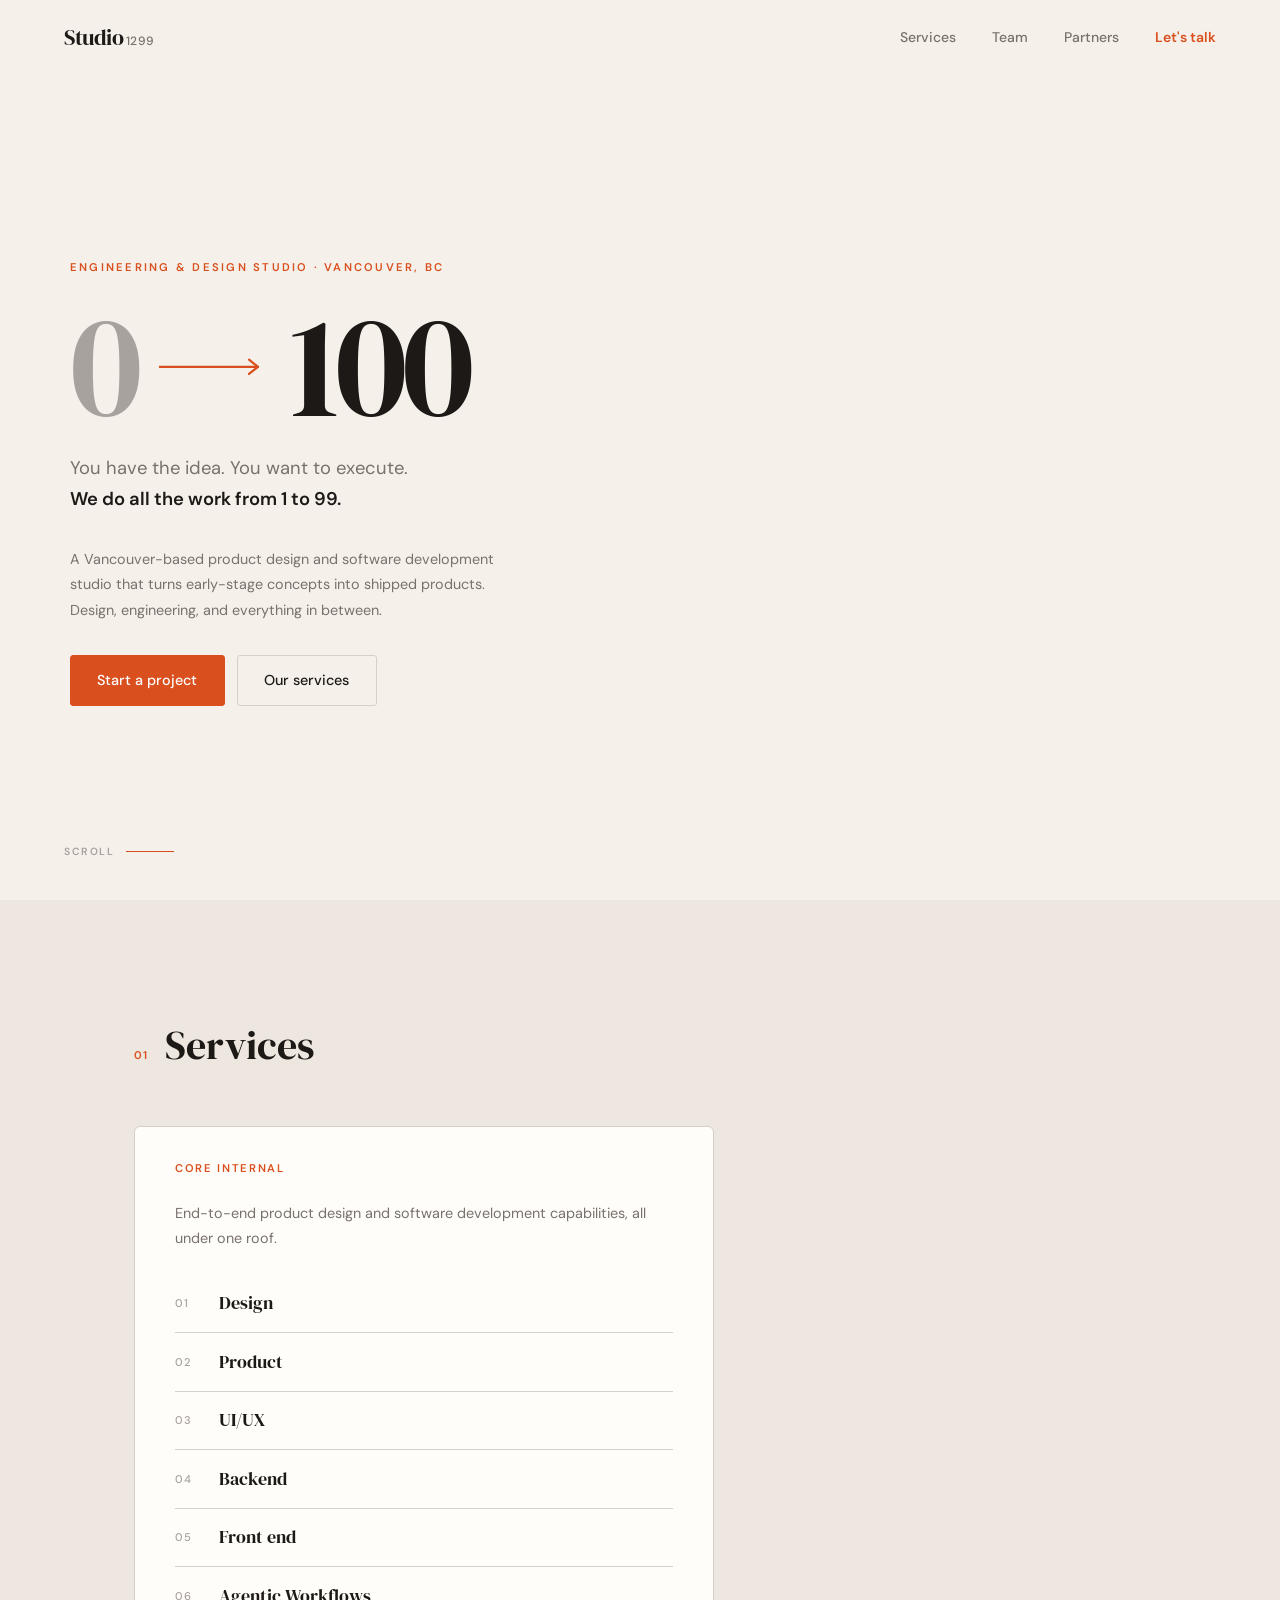
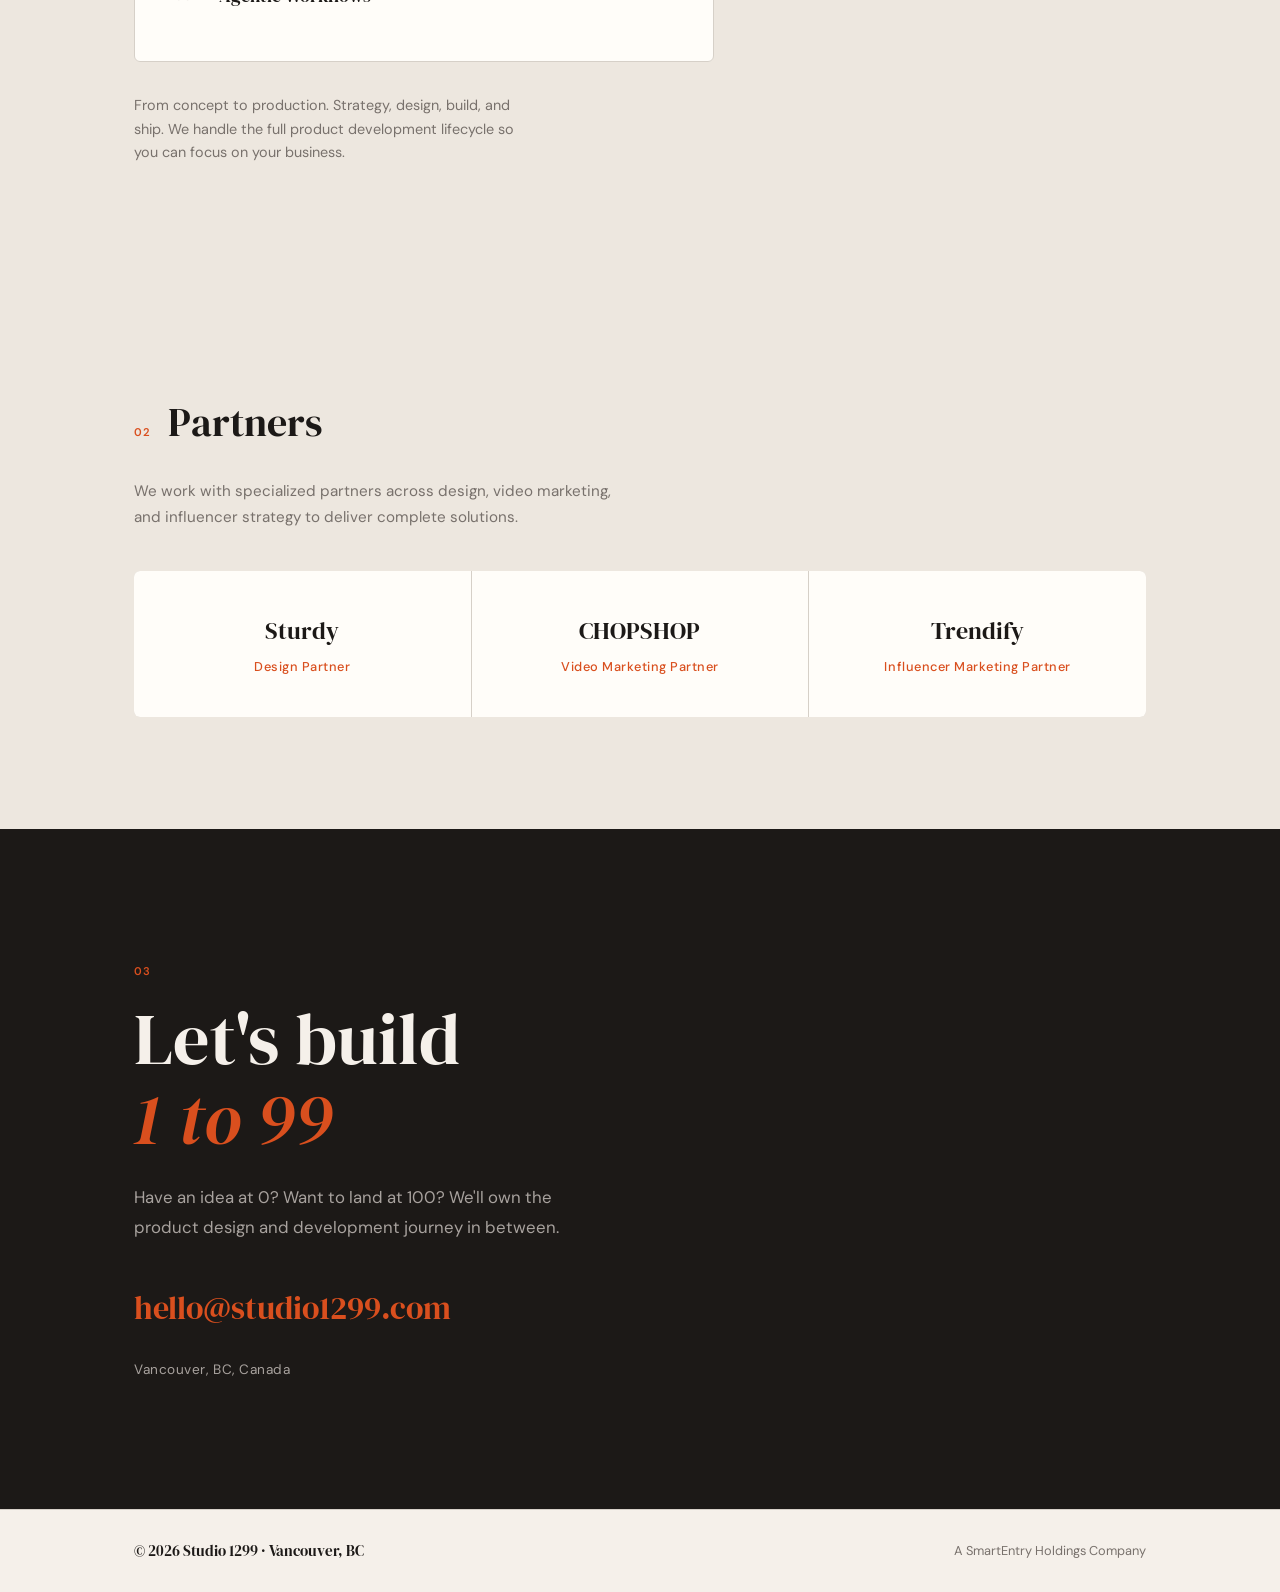
==== commit d7a5cce3: "feat: add team page with humans and agents sections New /team page with emoji avatars, two sections " ====
--- a/index.html
+++ b/index.html
@@ -100,6 +100,7 @@
     <a href="/" class="logo" aria-label="Studio 1299, Home">Studio<span>1299</span></a>
     <nav class="nav" id="nav" aria-label="Main navigation">
       <a href="#services">Services</a>
+      <a href="/team">Team</a>
       <a href="#partners">Partners</a>
       <a href="#contact" class="nav-cta">Let's talk</a>
     </nav>
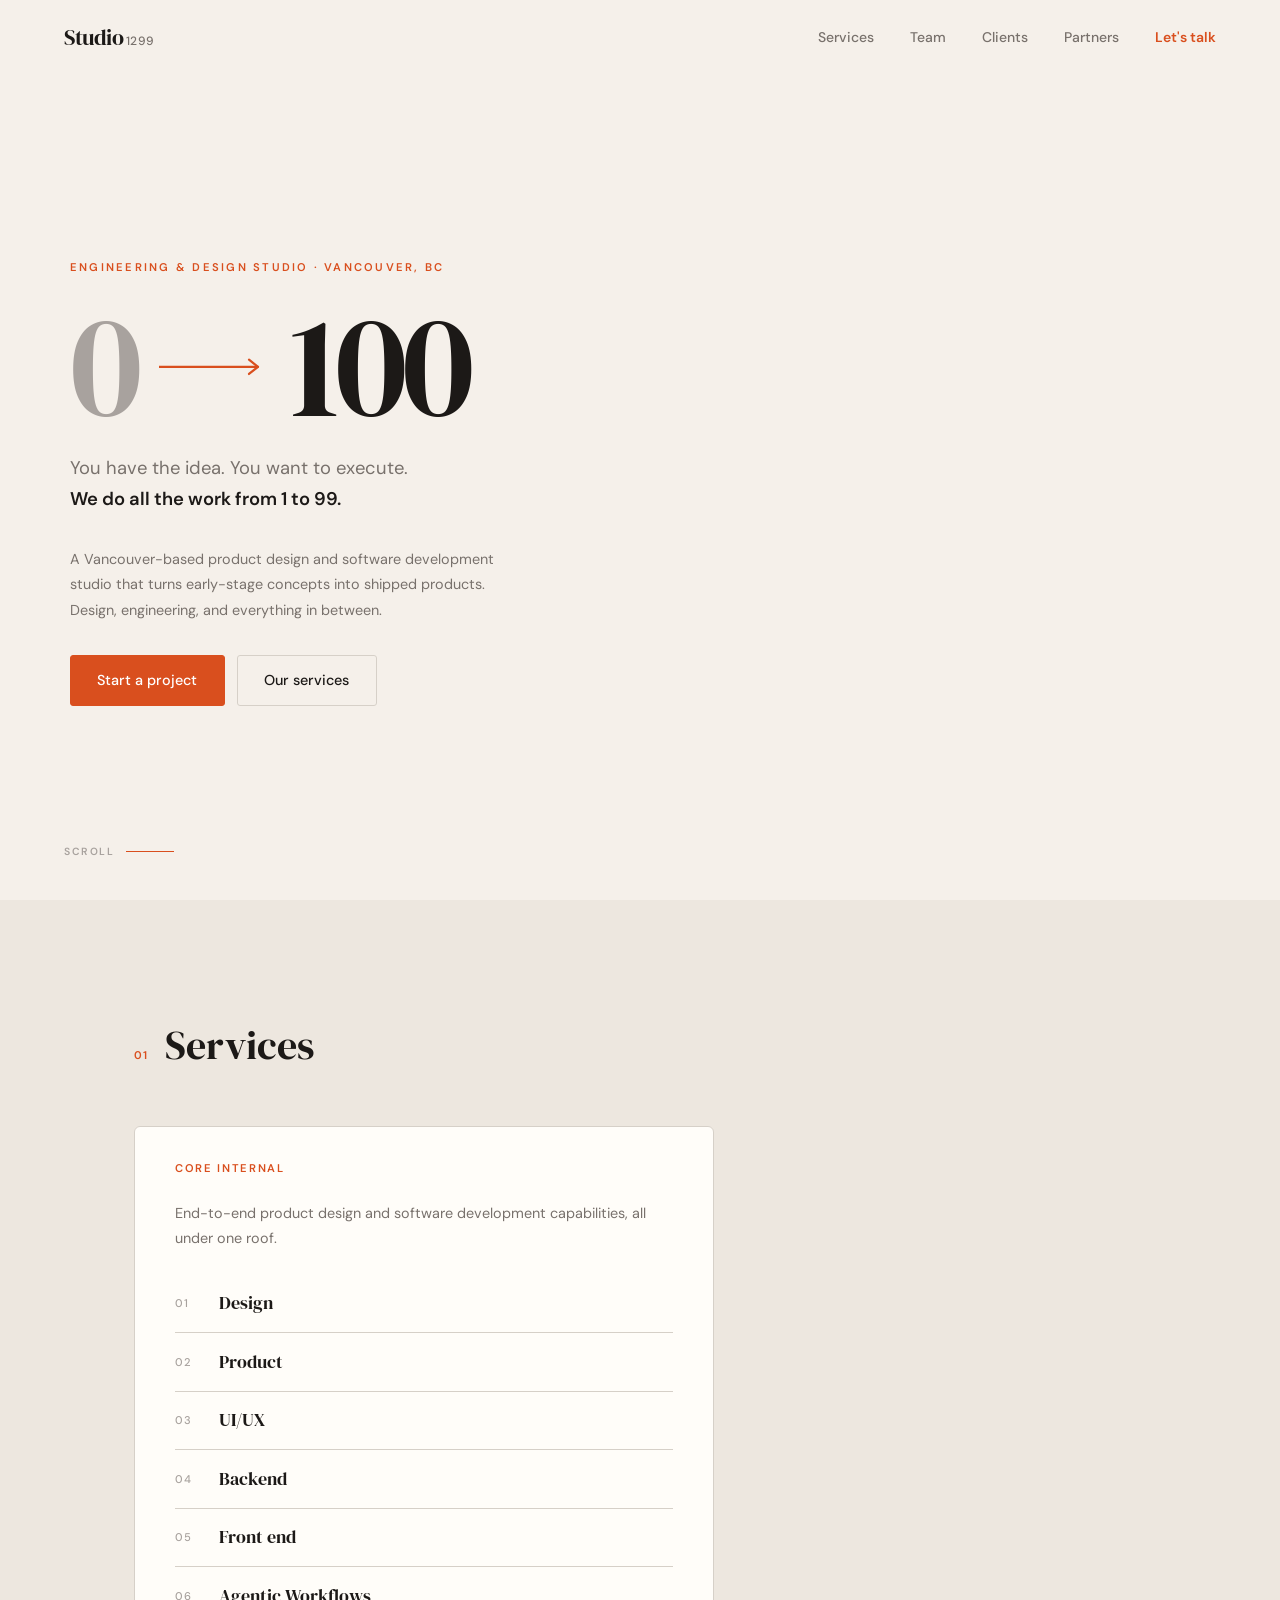
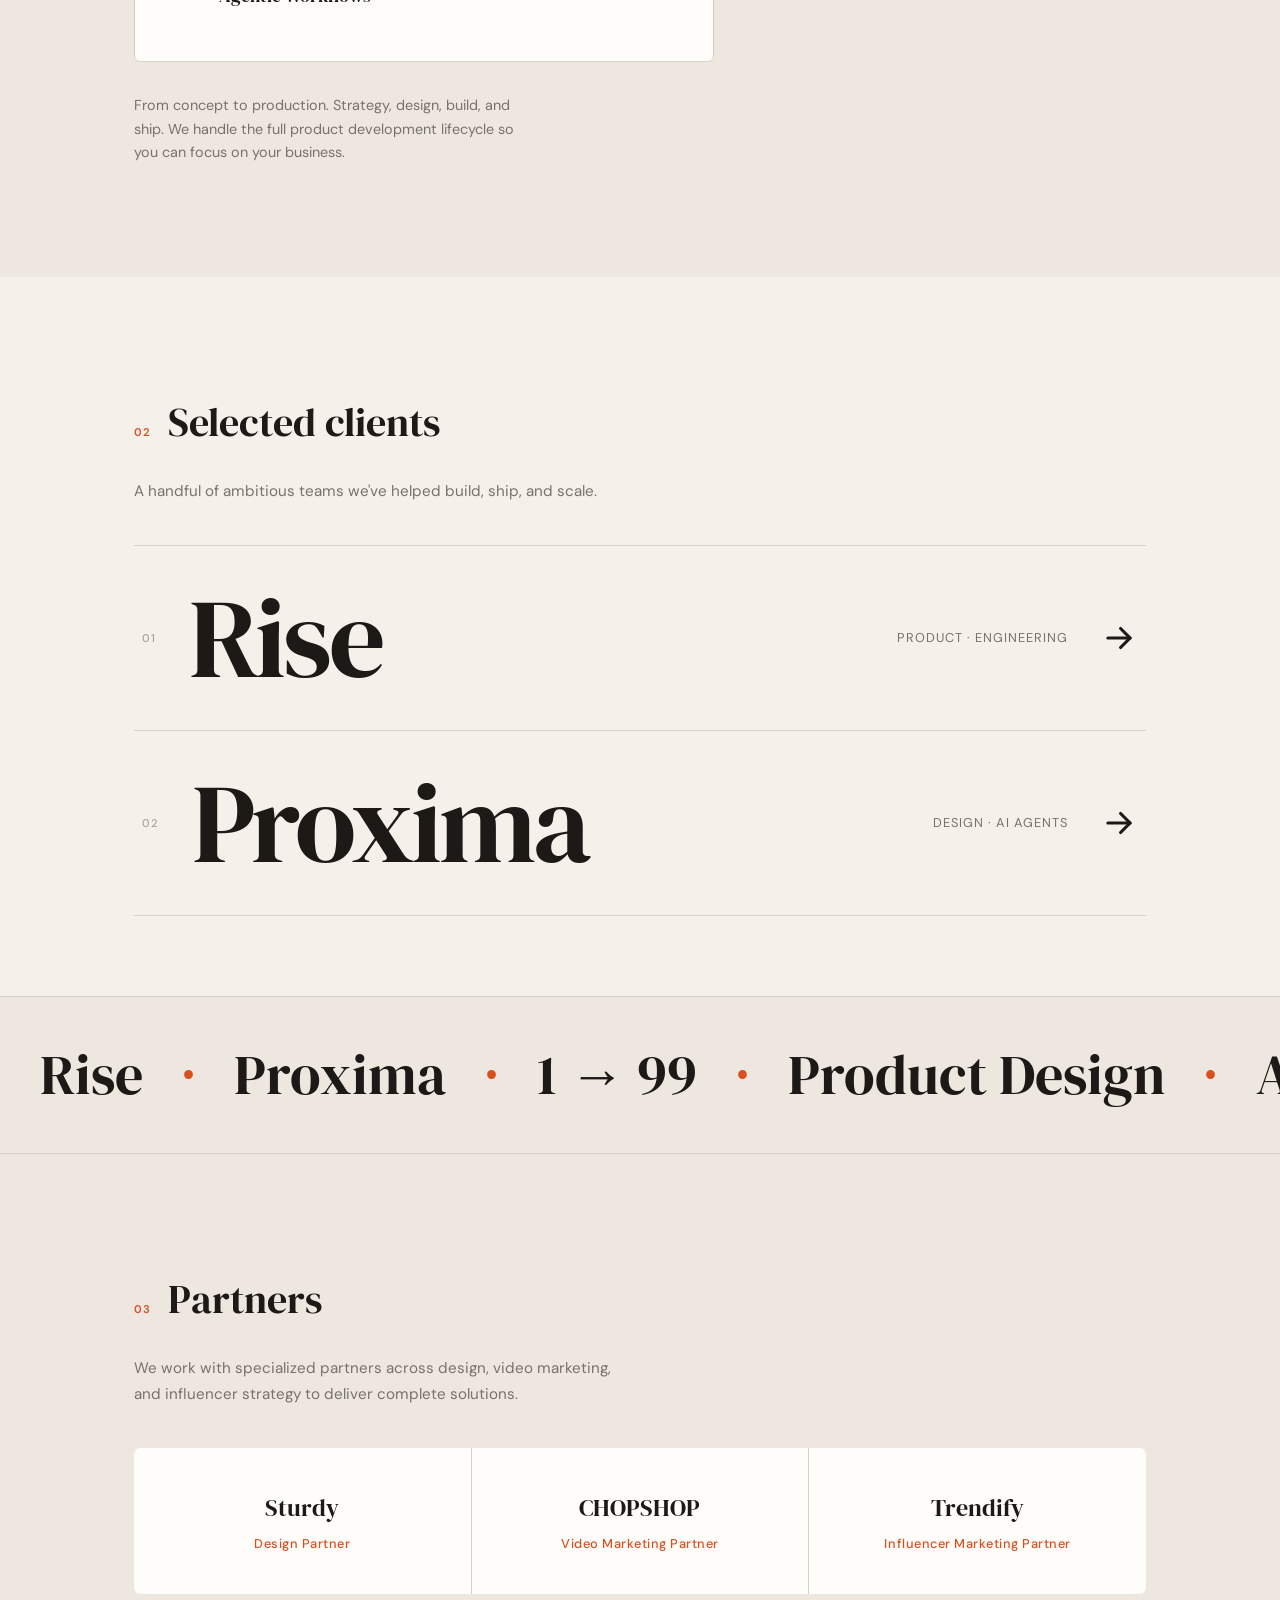
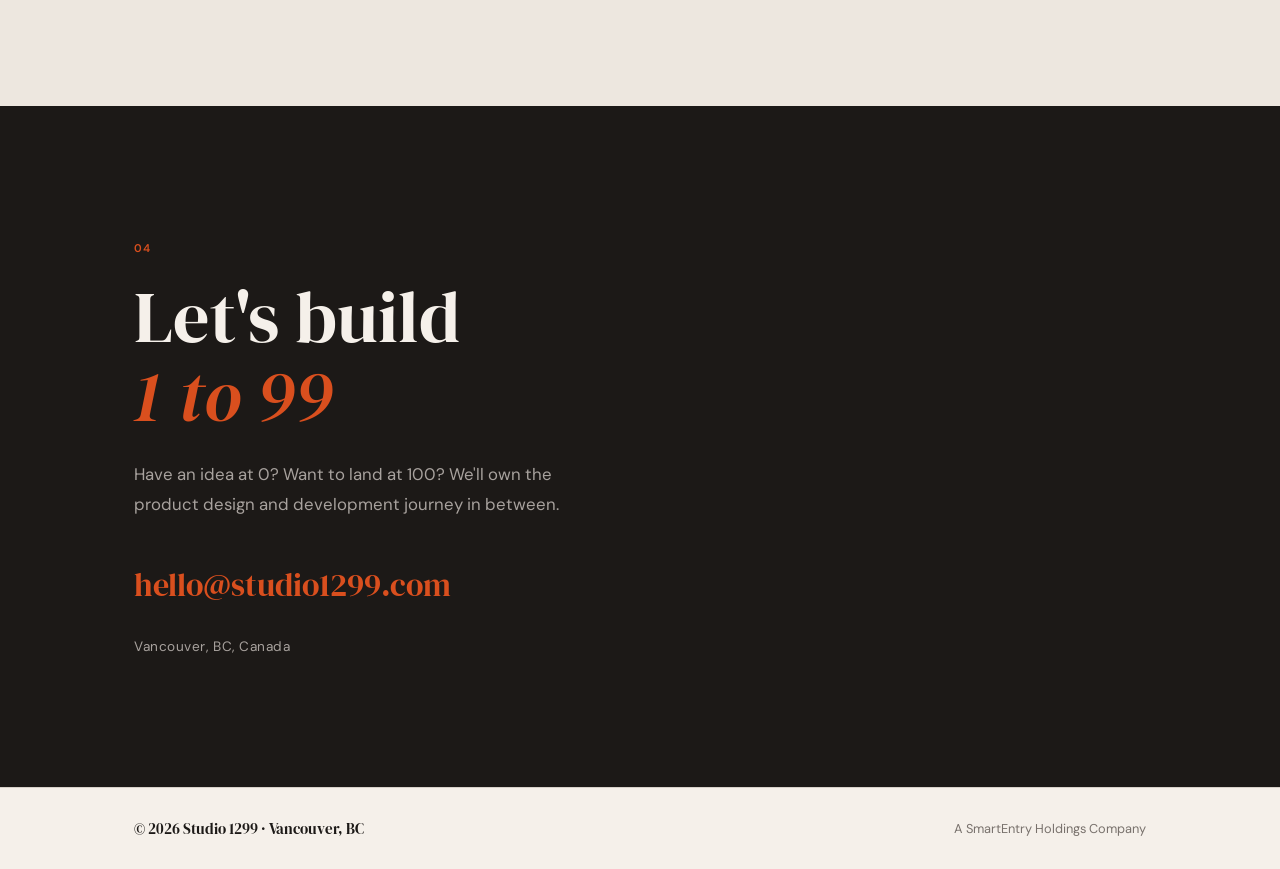
==== commit 588dec88: "Add Rejouice-style clients section with Rise and Proxima Big animated client list with ink-sweep hov" ====
--- a/index.html
+++ b/index.html
@@ -101,6 +101,7 @@
     <nav class="nav" id="nav" aria-label="Main navigation">
       <a href="#services">Services</a>
       <a href="/team">Team</a>
+      <a href="#clients">Clients</a>
       <a href="#partners">Partners</a>
       <a href="#contact" class="nav-cta">Let's talk</a>
     </nav>
@@ -191,17 +192,60 @@
       </div>
     </section>
 
-    <!--
-    <section id="work" class="section section-work" aria-labelledby="work-heading">
-      ... hidden for now ...
-    </section>
-    -->
+    <!-- CLIENTS -->
+    <section id="clients" class="section section-clients" aria-labelledby="clients-heading">
+      <div class="container">
+        <div class="section-intro">
+          <span class="section-num" aria-hidden="true">02</span>
+          <h2 id="clients-heading" class="section-heading">Selected clients</h2>
+        </div>
+        <p class="section-sub">A handful of ambitious teams we've helped build, ship, and scale.</p>
+        <ul class="clients-list" role="list">
+          <li class="client-row">
+            <a href="https://rise.com" target="_blank" rel="noopener noreferrer" class="client-link">
+              <span class="client-index" aria-hidden="true">01</span>
+              <span class="client-name"><span data-text="Rise">Rise</span></span>
+              <span class="client-meta">Product &middot; Engineering</span>
+              <span class="client-arrow" aria-hidden="true">
+                <svg viewBox="0 0 24 24" fill="none" stroke="currentColor" stroke-width="2" stroke-linecap="round" stroke-linejoin="round"><line x1="5" y1="12" x2="19" y2="12"/><polyline points="13,6 19,12 13,18"/></svg>
+              </span>
+            </a>
+          </li>
+          <li class="client-row">
+            <a href="https://proxima.ai" target="_blank" rel="noopener noreferrer" class="client-link">
+              <span class="client-index" aria-hidden="true">02</span>
+              <span class="client-name"><span data-text="Proxima">Proxima</span></span>
+              <span class="client-meta">Design &middot; AI Agents</span>
+              <span class="client-arrow" aria-hidden="true">
+                <svg viewBox="0 0 24 24" fill="none" stroke="currentColor" stroke-width="2" stroke-linecap="round" stroke-linejoin="round"><line x1="5" y1="12" x2="19" y2="12"/><polyline points="13,6 19,12 13,18"/></svg>
+              </span>
+            </a>
+          </li>
+        </ul>
+      </div>
+      <div class="marquee" aria-hidden="true">
+        <div class="marquee-track">
+          <span>Rise</span><span class="dot">&bull;</span>
+          <span>Proxima</span><span class="dot">&bull;</span>
+          <span>1 &rarr; 99</span><span class="dot">&bull;</span>
+          <span>Product Design</span><span class="dot">&bull;</span>
+          <span>AI Agents</span><span class="dot">&bull;</span>
+          <span>Vancouver, BC</span><span class="dot">&bull;</span>
+          <span>Rise</span><span class="dot">&bull;</span>
+          <span>Proxima</span><span class="dot">&bull;</span>
+          <span>1 &rarr; 99</span><span class="dot">&bull;</span>
+          <span>Product Design</span><span class="dot">&bull;</span>
+          <span>AI Agents</span><span class="dot">&bull;</span>
+          <span>Vancouver, BC</span><span class="dot">&bull;</span>
+        </div>
+      </div>
+    </section>
 
     <!-- PARTNERS -->
     <section id="partners" class="section section-partners" aria-labelledby="partners-heading">
       <div class="container">
         <div class="section-intro">
-          <span class="section-num" aria-hidden="true">02</span>
+          <span class="section-num" aria-hidden="true">03</span>
           <h2 id="partners-heading" class="section-heading">Partners</h2>
         </div>
         <p class="section-sub">We work with specialized partners across design, video marketing, and influencer strategy to deliver complete solutions.</p>
@@ -225,7 +269,7 @@
     <!-- CONTACT -->
     <section id="contact" class="section section-contact" aria-labelledby="contact-heading">
       <div class="container">
-        <span class="section-num section-num-light" aria-hidden="true">03</span>
+        <span class="section-num section-num-light" aria-hidden="true">04</span>
         <h2 id="contact-heading" class="contact-heading">Let's build<br/><em>1 to 99</em></h2>
         <p class="contact-sub">Have an idea at 0? Want to land at 100? We'll own the product design and development journey in between.</p>
         <a href="mailto:hello@studio1299.com" class="contact-email">hello@studio1299.com</a>
--- a/styles.css
+++ b/styles.css
@@ -743,6 +743,155 @@
   }
 }
 
+/* ─── CLIENTS (Rejouice-style big list) ─── */
+.section-clients {
+  background: var(--bg);
+  padding-bottom: 0;
+  overflow: hidden;
+}
+
+.clients-list {
+  list-style: none;
+  margin: 0 0 5rem;
+  padding: 0;
+  border-top: 1px solid var(--border);
+}
+
+.client-row {
+  border-bottom: 1px solid var(--border);
+}
+
+.client-link {
+  display: grid;
+  grid-template-columns: auto 1fr auto auto;
+  align-items: center;
+  gap: 2rem;
+  padding: 2.25rem 0.5rem;
+  text-decoration: none;
+  color: var(--ink);
+  position: relative;
+  transition: padding 0.5s var(--ease), color 0.4s var(--ease);
+}
+
+.client-link::before {
+  content: "";
+  position: absolute;
+  inset: 0;
+  background: var(--ink);
+  transform: scaleY(0);
+  transform-origin: bottom;
+  transition: transform 0.55s var(--ease);
+  z-index: 0;
+}
+
+.client-link > * { position: relative; z-index: 1; }
+
+.client-link:hover { padding-left: 1.75rem; padding-right: 1.75rem; color: var(--bg); }
+.client-link:hover::before { transform: scaleY(1); transform-origin: top; }
+.client-link:hover .client-index,
+.client-link:hover .client-meta { color: rgba(245, 240, 234, 0.6); }
+.client-link:hover .client-arrow { color: var(--accent); transform: translateX(6px); }
+.client-link:hover .client-name span[data-text] { transform: translateY(-100%); }
+
+.client-index {
+  font-family: var(--sans);
+  font-size: 0.7rem;
+  font-weight: 500;
+  letter-spacing: 0.12em;
+  color: var(--ink-faint);
+  transition: color 0.4s var(--ease);
+}
+
+.client-name {
+  font-family: var(--serif);
+  font-size: clamp(2.75rem, 9vw, 7rem);
+  line-height: 1;
+  letter-spacing: -0.03em;
+  overflow: hidden;
+  display: block;
+  position: relative;
+}
+
+.client-name span[data-text] {
+  display: inline-block;
+  transition: transform 0.55s var(--ease);
+  position: relative;
+}
+
+.client-name span[data-text]::after {
+  content: attr(data-text);
+  position: absolute;
+  left: 0;
+  top: 100%;
+  color: var(--accent);
+  font-style: italic;
+}
+
+.client-meta {
+  font-size: 0.8rem;
+  letter-spacing: 0.08em;
+  text-transform: uppercase;
+  color: var(--ink-soft);
+  transition: color 0.4s var(--ease);
+}
+
+.client-arrow {
+  width: 38px;
+  height: 38px;
+  display: inline-flex;
+  align-items: center;
+  justify-content: center;
+  color: var(--ink);
+  transition: transform 0.5s var(--ease), color 0.4s var(--ease);
+}
+
+.client-arrow svg { width: 100%; height: 100%; }
+
+/* Marquee */
+.marquee {
+  margin-top: 4rem;
+  border-top: 1px solid var(--border);
+  border-bottom: 1px solid var(--border);
+  padding: 2rem 0;
+  overflow: hidden;
+  white-space: nowrap;
+  background: var(--bg-alt);
+}
+
+.marquee-track {
+  display: inline-flex;
+  align-items: center;
+  gap: 2.5rem;
+  animation: marquee 38s linear infinite;
+  font-family: var(--serif);
+  font-size: clamp(2rem, 5vw, 3.5rem);
+  color: var(--ink);
+  padding-left: 2.5rem;
+}
+
+.marquee-track .dot {
+  color: var(--accent);
+  font-size: 0.6em;
+}
+
+@keyframes marquee {
+  from { transform: translateX(0); }
+  to   { transform: translateX(-50%); }
+}
+
+@media (prefers-reduced-motion: reduce) {
+  .marquee-track { animation: none; }
+}
+
+@media (max-width: 720px) {
+  .client-link {
+    grid-template-columns: auto 1fr auto;
+    gap: 1rem;
+    padding: 1.5rem 0.25rem;
+  }
+  .client-meta { display: none; }
+}
+
 @media (max-width: 480px) {
   .hero-heading {
     font-size: clamp(2.75rem, 18vw, 4.5rem);
